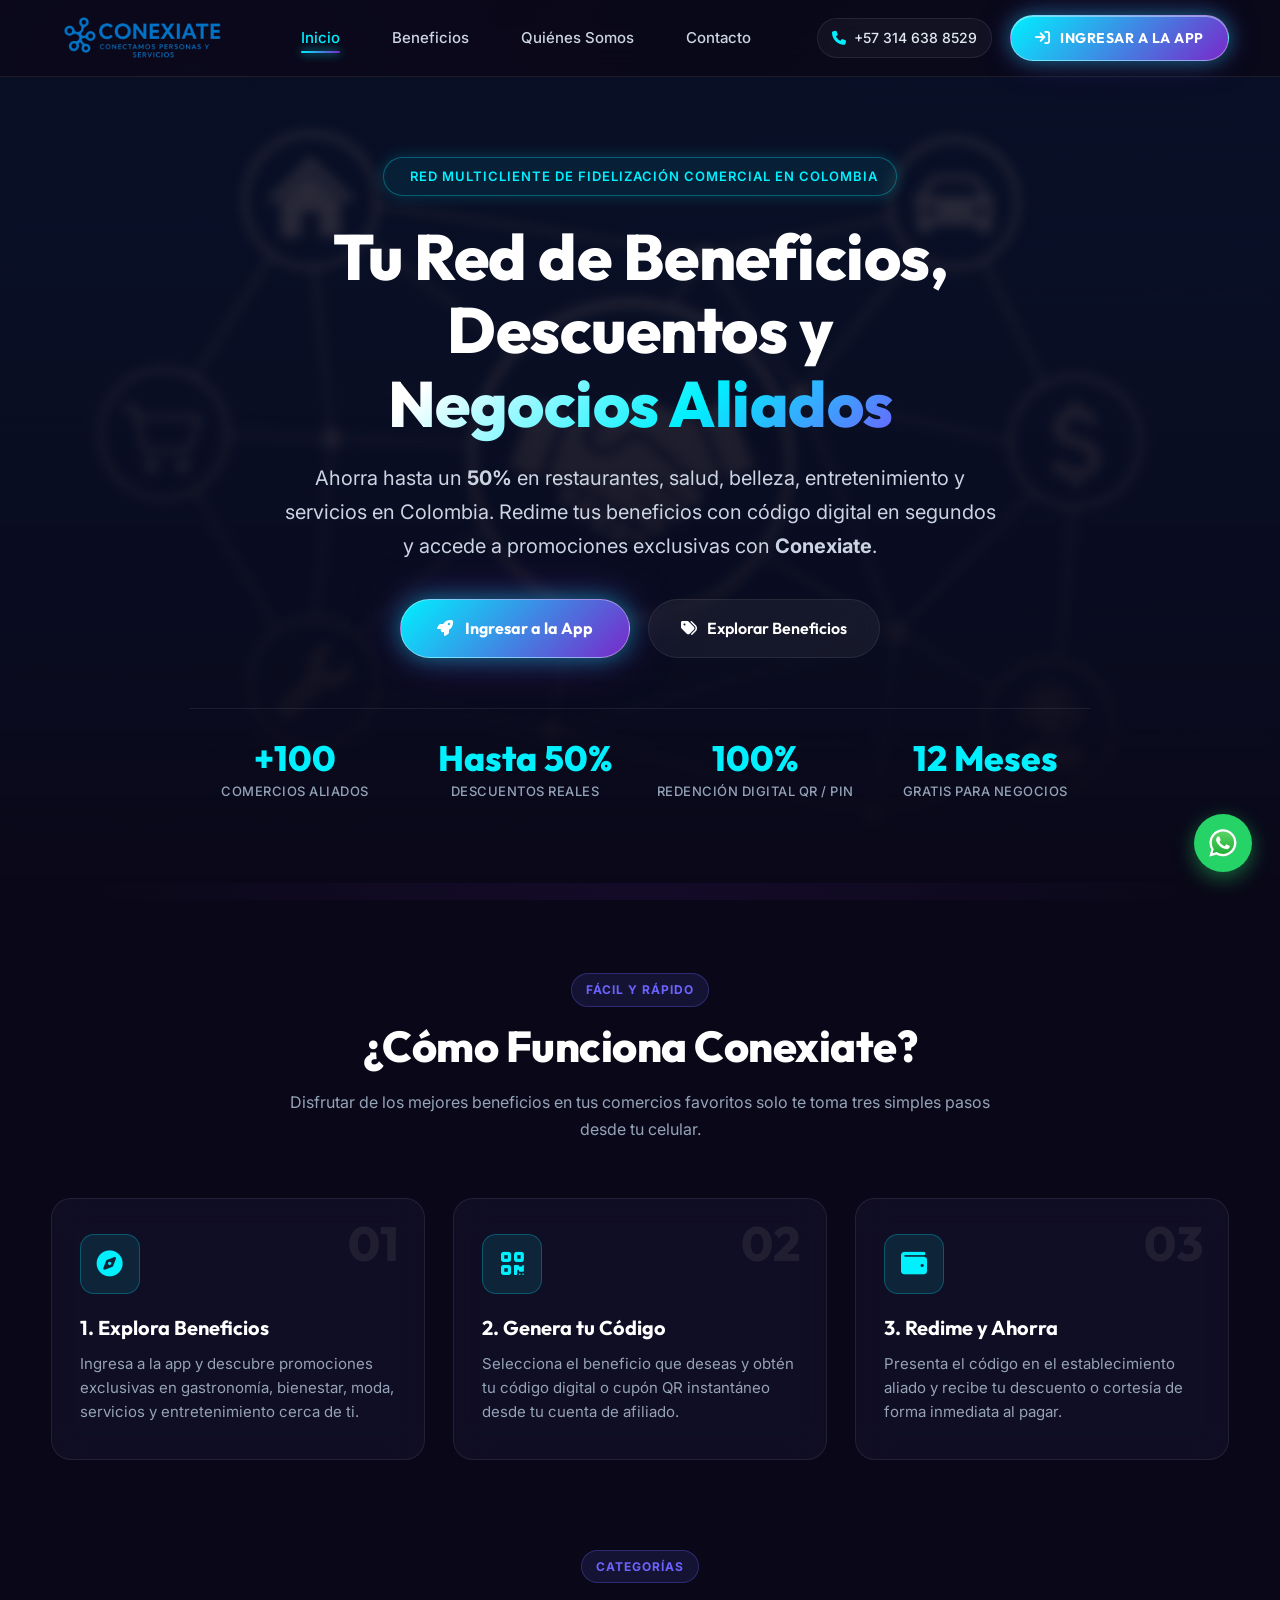
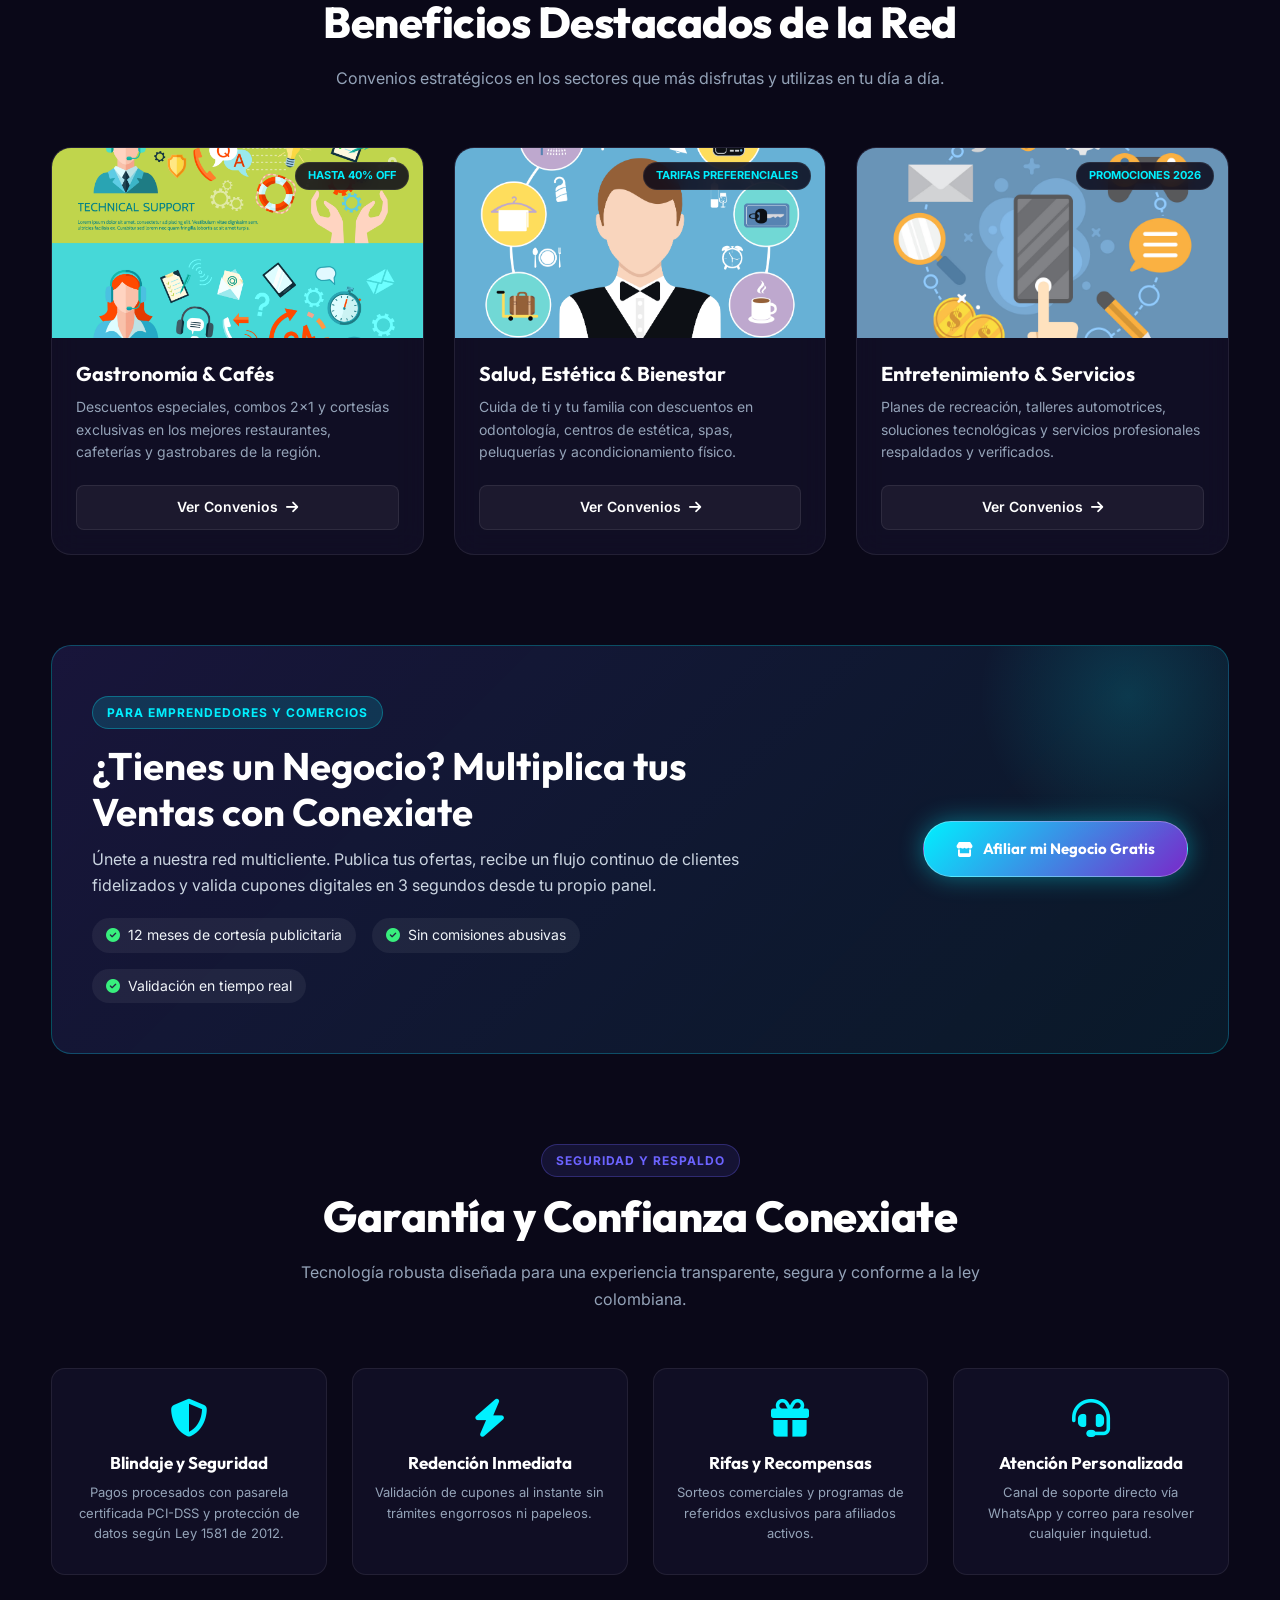
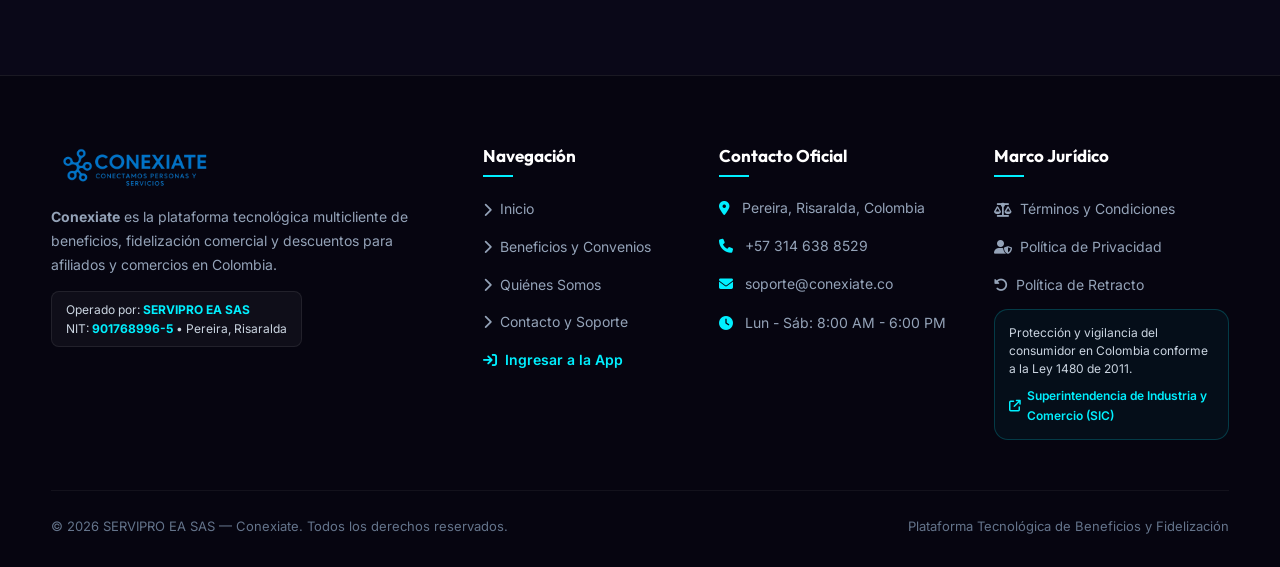
==== index.html @ 2be06446 "feat: initial commit for conexiate landing web with modern design, legal compliance and nginx" ====
<!DOCTYPE html>
<html lang="es">

<head>
    <meta charset="UTF-8">
    <meta name="viewport" content="width=device-width, initial-scale=1.0">
    <title>CONEXIATE | Red de Beneficios, Descuentos y Negocios Aliados en Colombia</title>

    <meta name="description"
        content="Conexiate es la red multicliente de beneficios y fidelización operada por SERVIPRO EA SAS (NIT 901768996-5) en Pereira, Risaralda. Ahorra con descuentos exclusivos en comercios aliados.">
    <meta name="keywords"
        content="conexiate, beneficios, descuentos, membresia, cupones, comercios aliados, pereira, risaralda, servipro ea sas, fidelizacion, colombia">
    <meta name="author" content="SERVIPRO EA SAS">

    <!-- Open Graph / Redes Sociales -->
    <meta property="og:type" content="website">
    <meta property="og:url" content="https://conexiate.co">
    <meta property="og:title" content="CONEXIATE | Red de Beneficios y Negocios Aliados">
    <meta property="og:description"
        content="Ahorra hasta un 50% en comercios aliados en Colombia. Redime con código digital en segundos con Conexiate.">
    <meta property="og:locale" content="es_CO">

    <!-- Fuentes Google Fonts & Iconos FontAwesome -->
    <link rel="preconnect" href="https://fonts.googleapis.com">
    <link rel="preconnect" href="https://fonts.gstatic.com" crossorigin>
    <link rel="stylesheet" href="https://cdnjs.cloudflare.com/ajax/libs/font-awesome/6.5.0/css/all.min.css">

    <!-- Estilos CSS Modernos -->
    <link rel="stylesheet" href="./css/styles.css">

    <!-- Favicons -->
    <link rel="icon" type="image/png" sizes="96x96" href="./iconos/favicon-96x96.png" />
    <link rel="icon" type="image/svg+xml" href="./iconos/favicon.ico" />
    <link rel="shortcut icon" href="./iconos/favicon.ico" />
    <link rel="apple-touch-icon" sizes="180x180" href="./iconos/apple-touch-icon.png" />
    <meta name="apple-mobile-web-app-title" content="Conexiate" />
    <link rel="manifest" href="./iconos/site.webmanifest" />
</head>

<body>

    <!-- ===== HEADER MODERNO ===== -->
    <header class="header">
        <div class="header-container">

            <a href="/principal" class="logo" title="Conexiate - Inicio">
                <img src="./img/logo-conexia-withouth-white.png" alt="Logo Conexiate">
            </a>

            <!-- NAVEGACIÓN PRINCIPAL -->
            <nav class="navbar" id="mainNavbar">
                <ul>
                    <li><a href="/principal" class="active">Inicio</a></li>
                    <li><a href="/servicios">Beneficios</a></li>
                    <li><a href="/nosotros">Quiénes Somos</a></li>
                    <li><a href="/contacto">Contacto</a></li>
                </ul>

                <!-- Botón CTA para el menú móvil -->
                <div class="mobile-cta-wrapper" style="display: none;">
                    <a href="https://app.conexiate.co/#/login" target="_blank" class="btn-app-cta"
                        style="width: 100%; margin-top: 10px;">
                        <i class="fa-solid fa-arrow-right-to-bracket"></i>
                        <span>Ingresar a la App</span>
                    </a>
                </div>
            </nav>

            <!-- ACCIONES DEL HEADER: TELÉFONO + BOTÓN APP DESTACADO -->
            <div class="header-actions">
                <a href="tel:+573146388529" class="header-phone" title="Atención telefónica">
                    <i class="fa-solid fa-phone"></i>
                    <span>+57 314 638 8529</span>
                </a>

                <!-- BOTÓN SÚPER LLAMATIVO CON SHIMMER & GLOW -->
                <a href="https://app.conexiate.co/#/login" target="_blank" class="btn-app-cta" id="btnHeaderApp">
                    <i class="fa-solid fa-arrow-right-to-bracket"></i>
                    <span>Ingresar a la App</span>
                </a>

                <!-- BOTÓN MENÚ MÓVIL (HAMBURGUESA) -->
                <div class="menu-toggle" id="menuToggle" aria-label="Abrir menú">
                    <i class="fa-solid fa-bars"></i>
                </div>
            </div>

        </div>
    </header>

    <!-- ===== HERO SECTION ===== -->
    <section class="hero">
        <div class="overlay"></div>

        <div class="hero-content">
            <div class="hero-badge">
                <i class="fa-solid fa-sparkles"></i> Red Multicliente de Fidelización Comercial en Colombia
            </div>

            <h1>
                Tu Red de Beneficios, Descuentos y <br>
                <span class="gradient-text">Negocios Aliados</span>
            </h1>

            <p>
                Ahorra hasta un <strong>50%</strong> en restaurantes, salud, belleza, entretenimiento y servicios en
                Colombia.
                Redime tus beneficios con código digital en segundos y accede a promociones exclusivas con
                <strong>Conexiate</strong>.
            </p>

            <div class="hero-buttons">
                <!-- BOTÓN PRINCIPAL LLAMATIVO HACIA LA APP WEB -->
                <a href="https://app.conexiate.co/#/login" target="_blank" class="btn-hero-primary" id="btnHeroApp">
                    <i class="fa-solid fa-rocket"></i>
                    <span>Ingresar a la App</span>
                </a>

                <a href="/servicios" class="btn-hero-secondary">
                    <i class="fa-solid fa-tags"></i>
                    <span>Explorar Beneficios</span>
                </a>
            </div>

            <!-- CONTADORES DE IMPACTO -->
            <div class="hero-stats">
                <div class="stat-item">
                    <span class="stat-number">+100</span>
                    <span class="stat-label">Comercios Aliados</span>
                </div>
                <div class="stat-item">
                    <span class="stat-number">Hasta 50%</span>
                    <span class="stat-label">Descuentos Reales</span>
                </div>
                <div class="stat-item">
                    <span class="stat-number">100%</span>
                    <span class="stat-label">Redención Digital QR / PIN</span>
                </div>
                <div class="stat-item">
                    <span class="stat-number">12 Meses</span>
                    <span class="stat-label">Gratis para Negocios</span>
                </div>
            </div>
        </div>
    </section>

    <!-- ===== CÓMO FUNCIONA CONEXIATE ===== -->
    <section class="container">
        <div class="section-header">
            <span class="section-tag">Fácil y Rápido</span>
            <h2 class="section-title">¿Cómo Funciona Conexiate?</h2>
            <p class="section-subtitle">Disfrutar de los mejores beneficios en tus comercios favoritos solo te toma tres
                simples pasos desde tu celular.</p>
        </div>

        <div class="steps-grid">
            <div class="step-card">
                <span class="step-number">01</span>
                <div class="step-icon">
                    <i class="fa-solid fa-compass"></i>
                </div>
                <h3>1. Explora Beneficios</h3>
                <p>Ingresa a la app y descubre promociones exclusivas en gastronomía, bienestar, moda, servicios y
                    entretenimiento cerca de ti.</p>
            </div>

            <div class="step-card">
                <span class="step-number">02</span>
                <div class="step-icon">
                    <i class="fa-solid fa-qrcode"></i>
                </div>
                <h3>2. Genera tu Código</h3>
                <p>Selecciona el beneficio que deseas y obtén tu código digital o cupón QR instantáneo desde tu cuenta
                    de afiliado.</p>
            </div>

            <div class="step-card">
                <span class="step-number">03</span>
                <div class="step-icon">
                    <i class="fa-solid fa-wallet"></i>
                </div>
                <h3>3. Redime y Ahorra</h3>
                <p>Presenta el código en el establecimiento aliado y recibe tu descuento o cortesía de forma inmediata
                    al pagar.</p>
            </div>
        </div>
    </section>

    <!-- ===== CATEGORÍAS DE BENEFICIOS DESTACADOS ===== -->
    <section class="container">
        <div class="section-header">
            <span class="section-tag">Categorías</span>
            <h2 class="section-title">Beneficios Destacados de la Red</h2>
            <p class="section-subtitle">Convenios estratégicos en los sectores que más disfrutas y utilizas en tu día a
                día.</p>
        </div>

        <div class="services-grid">

            <!-- Card 1: Gastronomía -->
            <div class="card">
                <div class="card-img-wrapper">
                    <img src="./img/service1.jpg" alt="Gastronomía y Restaurantes">
                    <span class="card-badge">Hasta 40% OFF</span>
                </div>
                <div class="card-body">
                    <h3>Gastronomía & Cafés</h3>
                    <p>Descuentos especiales, combos 2x1 y cortesías exclusivas en los mejores restaurantes, cafeterías
                        y gastrobares de la región.</p>
                    <a href="/servicios" class="btn-card">
                        <span>Ver Convenios</span>
                        <i class="fa-solid fa-arrow-right"></i>
                    </a>
                </div>
            </div>

            <!-- Card 2: Salud y Belleza -->
            <div class="card">
                <div class="card-img-wrapper">
                    <img src="./img/service2.jpg" alt="Salud y Belleza">
                    <span class="card-badge">Tarifas Preferenciales</span>
                </div>
                <div class="card-body">
                    <h3>Salud, Estética & Bienestar</h3>
                    <p>Cuida de ti y tu familia con descuentos en odontología, centros de estética, spas, peluquerías y
                        acondicionamiento físico.</p>
                    <a href="/servicios" class="btn-card">
                        <span>Ver Convenios</span>
                        <i class="fa-solid fa-arrow-right"></i>
                    </a>
                </div>
            </div>

            <!-- Card 3: Entretenimiento & Comercio -->
            <div class="card">
                <div class="card-img-wrapper">
                    <img src="./img/service3.jpg" alt="Comercio y Ocio">
                    <span class="card-badge">Promociones 2026</span>
                </div>
                <div class="card-body">
                    <h3>Entretenimiento & Servicios</h3>
                    <p>Planes de recreación, talleres automotrices, soluciones tecnológicas y servicios profesionales
                        respaldados y verificados.</p>
                    <a href="/servicios" class="btn-card">
                        <span>Ver Convenios</span>
                        <i class="fa-solid fa-arrow-right"></i>
                    </a>
                </div>
            </div>

        </div>
    </section>

    <!-- ===== BANNER CALLOUT PARA COMERCIOS ALIADOS ===== -->
    <section class="container">
        <div class="business-callout">
            <div class="business-info">
                <span class="section-tag"
                    style="background: rgba(0, 240, 255, 0.15); color: #00f0ff; border-color: rgba(0, 240, 255, 0.3);">Para
                    Emprendedores y Comercios</span>
                <h2>¿Tienes un Negocio? Multiplica tus Ventas con Conexiate</h2>
                <p>Únete a nuestra red multicliente. Publica tus ofertas, recibe un flujo continuo de clientes
                    fidelizados y valida cupones digitales en 3 segundos desde tu propio panel.</p>
                <div class="business-perks">
                    <div class="perk-item">
                        <i class="fa-solid fa-check-circle"></i>
                        <span>12 meses de cortesía publicitaria</span>
                    </div>
                    <div class="perk-item">
                        <i class="fa-solid fa-check-circle"></i>
                        <span>Sin comisiones abusivas</span>
                    </div>
                    <div class="perk-item">
                        <i class="fa-solid fa-check-circle"></i>
                        <span>Validación en tiempo real</span>
                    </div>
                </div>
            </div>

            <a href="/contacto" class="btn-business">
                <i class="fa-solid fa-store"></i>
                <span>Afiliar mi Negocio Gratis</span>
            </a>
        </div>
    </section>

    <!-- ===== CARACTERÍSTICAS / RESPALDO ===== -->
    <section class="container">
        <div class="section-header">
            <span class="section-tag">Seguridad y Respaldo</span>
            <h2 class="section-title">Garantía y Confianza Conexiate</h2>
            <p class="section-subtitle">Tecnología robusta diseñada para una experiencia transparente, segura y conforme
                a la ley colombiana.</p>
        </div>

        <div class="feature-grid">
            <div class="feature-item">
                <i class="fa-solid fa-shield-halved"></i>
                <h4>Blindaje y Seguridad</h4>
                <p>Pagos procesados con pasarela certificada PCI-DSS y protección de datos según Ley 1581 de 2012.</p>
            </div>

            <div class="feature-item">
                <i class="fa-solid fa-bolt"></i>
                <h4>Redención Inmediata</h4>
                <p>Validación de cupones al instante sin trámites engorrosos ni papeleos.</p>
            </div>

            <div class="feature-item">
                <i class="fa-solid fa-gift"></i>
                <h4>Rifas y Recompensas</h4>
                <p>Sorteos comerciales y programas de referidos exclusivos para afiliados activos.</p>
            </div>

            <div class="feature-item">
                <i class="fa-solid fa-headset"></i>
                <h4>Atención Personalizada</h4>
                <p>Canal de soporte directo vía WhatsApp y correo para resolver cualquier inquietud.</p>
            </div>
        </div>
    </section>

    <!-- ===== FOOTER INSTITUCIONAL & LEGAL (BLINDAJE SIC) ===== -->
    <footer>
        <div class="footer-container">

            <!-- Columna 1: Identidad Corporativa -->
            <div class="footer-col footer-about">
                <a href="/principal" class="logo">
                    <img src="./img/logo-conexia-withouth-white.png" alt="Logo Conexiate" style="height: 44px;">
                </a>
                <p>
                    <strong>Conexiate</strong> es la plataforma tecnológica multicliente de beneficios, fidelización
                    comercial y descuentos para afiliados y comercios en Colombia.
                </p>
                <div class="footer-entity-badge">
                    Operado por: <strong>SERVIPRO EA SAS</strong><br>
                    NIT: <strong>901768996-5</strong> • Pereira, Risaralda
                </div>
            </div>

            <!-- Columna 2: Enlaces Rápidos -->
            <div class="footer-col">
                <h4>Navegación</h4>
                <ul class="footer-links">
                    <li><a href="/principal"><i class="fa-solid fa-chevron-right"></i> Inicio</a></li>
                    <li><a href="/servicios"><i class="fa-solid fa-chevron-right"></i> Beneficios y Convenios</a></li>
                    <li><a href="/nosotros"><i class="fa-solid fa-chevron-right"></i> Quiénes Somos</a></li>
                    <li><a href="/contacto"><i class="fa-solid fa-chevron-right"></i> Contacto y Soporte</a></li>
                    <li><a href="https://app.conexiate.co/#/login" target="_blank"
                            style="color: var(--primary-cyan); font-weight: 600;"><i
                                class="fa-solid fa-arrow-right-to-bracket"></i> Ingresar a la App</a></li>
                </ul>
            </div>

            <!-- Columna 3: Contacto Oficial -->
            <div class="footer-col">
                <h4>Contacto Oficial</h4>
                <div class="footer-contact-item">
                    <i class="fa-solid fa-location-dot"></i>
                    <span>Pereira, Risaralda, Colombia</span>
                </div>
                <div class="footer-contact-item">
                    <i class="fa-solid fa-phone"></i>
                    <span>+57 314 638 8529</span>
                </div>
                <div class="footer-contact-item">
                    <i class="fa-solid fa-envelope"></i>
                    <span>soporte@conexiate.co</span>
                </div>
                <div class="footer-contact-item">
                    <i class="fa-solid fa-clock"></i>
                    <span>Lun - Sáb: 8:00 AM - 6:00 PM</span>
                </div>
            </div>

            <!-- Columna 4: Cumplimiento Legal y Enlace SIC -->
            <div class="footer-col">
                <h4>Marco Jurídico</h4>
                <ul class="footer-links">
                    <li><a href="javascript:void(0)" onclick="openLegalModal('terms')"><i
                                class="fa-solid fa-scale-balanced"></i> Términos y Condiciones</a></li>
                    <li><a href="javascript:void(0)" onclick="openLegalModal('privacy')"><i
                                class="fa-solid fa-user-shield"></i> Política de Privacidad</a></li>
                    <li><a href="javascript:void(0)" onclick="openLegalModal('refunds')"><i
                                class="fa-solid fa-rotate-left"></i> Política de Retracto</a></li>
                </ul>

                <div class="footer-sic-badge">
                    <p>Protección y vigilancia del consumidor en Colombia conforme a la Ley 1480 de 2011.</p>
                    <a href="https://www.sic.gov.co" target="_blank" rel="noopener noreferrer">
                        <i class="fa-solid fa-arrow-up-right-from-square"></i>
                        <span>Superintendencia de Industria y Comercio (SIC)</span>
                    </a>
                </div>
            </div>

        </div>

        <!-- Footer Bottom -->
        <div class="footer-bottom">
            <div>
                © 2026 SERVIPRO EA SAS — Conexiate. Todos los derechos reservados.
            </div>
            <div>
                Plataforma Tecnológica de Beneficios y Fidelización
            </div>
        </div>
    </footer>

    <!-- ===== BOTÓN FLOTANTE WHATSAPP ===== -->
    <a href="https://wa.me/573146388529?text=Hola%20Conexiate,%20deseo%20m%C3%A1s%20informaci%C3%B3n%20sobre%20la%20plataforma%20y%20beneficios."
        class="whatsapp-float" target="_blank" title="Chatea con nosotros por WhatsApp"
        aria-label="WhatsApp Soporte Conexiate">
        <img src="./img/WhatsApp.svg" alt="WhatsApp">
    </a>

    <!-- ===== MODAL LEGAL INTERACTIVO (TÉRMINOS / HABEAS DATA / RETRACTO) ===== -->
    <div class="legal-modal-overlay" id="legalModalOverlay">
        <div class="legal-modal-content">
            <div class="legal-modal-header">
                <h3 id="legalModalTitle">Marco Jurídico Conexiate</h3>
                <button class="legal-modal-close" onclick="closeLegalModal()" aria-label="Cerrar">&times;</button>
            </div>
            <div class="legal-modal-body" id="legalModalBody">
                <!-- Se llena dinámicamente con JavaScript -->
            </div>
        </div>
    </div>

    <!-- ===== SCRIPTS ===== -->
    <script>
        // Toggle Menú Móvil
        const menuToggle = document.getElementById('menuToggle');
        const mainNavbar = document.getElementById('mainNavbar');
        const mobileCtaWrapper = document.querySelector('.mobile-cta-wrapper');

        menuToggle.addEventListener('click', () => {
            mainNavbar.classList.toggle('active');
            if (mobileCtaWrapper) {
                mobileCtaWrapper.style.display = mainNavbar.classList.contains('active') ? 'block' : 'none';
            }
        });

        // Contenidos Legales para el Modal
        const legalData = {
            terms: {
                title: "Términos y Condiciones de Uso — Conexiate",
                html: `
                    <h4>1. Responsable del Servicio</h4>
                    <p><strong>Razón Social:</strong> SERVIPRO EA SAS<br>
                    <strong>NIT:</strong> 901768996-5<br>
                    <strong>Domicilio:</strong> Pereira, Risaralda, Colombia<br>
                    <strong>Contacto Oficial:</strong> soporte@conexiate.co | Tel: +57 314 638 8529</p>
                    
                    <h4>2. Objeto de la Plataforma</h4>
                    <p>Conexiate es una plataforma multicliente que conecta a afiliados con una red de negocios aliados, facilitando la redención de cupones, beneficios, promociones exclusivas, programas de fidelización comercial y rifas promocionales supervisadas.</p>

                    <h4>3. Membresías y Pagos</h4>
                    <p>Todos los pagos de membresía se procesan mediante pasarelas certificadas bajo estándar PCI-DSS (Wompi Bancolombia). SERVIPRO EA SAS no almacena datos de tarjetas ni medios de pago.</p>

                    <h4>4. Responsabilidad sobre Beneficios</h4>
                    <p>Conexiate actúa como intermediario tecnológico publicitario. Los comercios aliados son los responsables exclusivos por la calidad, idoneidad y garantía de los bienes o servicios suministrados en sus establecimientos, conforme a la Ley 1480 de 2011.</p>
                `
            },
            privacy: {
                title: "Política de Privacidad y Tratamiento de Datos (Habeas Data)",
                html: `
                    <h4>Cumplimiento Ley 1581 de 2012 y Decreto 1377 de 2013</h4>
                    <p><strong>SERVIPRO EA SAS (NIT: 901768996-5)</strong> es el responsable del tratamiento de los datos personales suministrados por los usuarios y comercios aliados.</p>
                    
                    <h4>Finalidad de los Datos</h4>
                    <ul>
                        <li>Gestión de registro y autenticación en la plataforma web y móvil.</li>
                        <li>Generación y validación de códigos de beneficios en comercios aliados.</li>
                        <li>Envío de notificaciones de cuenta, pagos y promociones autorizadas.</li>
                        <li>Atención a peticiones, quejas y reclamos (PQR).</li>
                    </ul>

                    <h4>Derechos del Titular</h4>
                    <p>El titular podrá conocer, actualizar, rectificar y suprimir sus datos en cualquier momento escribiendo al correo oficial: <strong>soporte@conexiate.co</strong>.</p>
                `
            },
            refunds: {
                title: "Política de Devoluciones y Derecho de Retracto",
                html: `
                    <h4>Derecho de Retracto (Art. 47 Ley 1480 de 2011)</h4>
                    <p>Para compras de membresías digitales realizadas a través de métodos no tradicionales o a distancia (como nuestra plataforma web), el usuario tiene derecho a retractarse dentro de los <strong>cinco (5) días hábiles</strong> siguientes a la fecha de compra, siempre que no haya hecho uso de los beneficios exclusivos o redimido cupones durante dicho lapso.</p>

                    <h4>Procedimiento</h4>
                    <p>Para ejercer el retracto, envíe un correo a <strong>soporte@conexiate.co</strong> con su número de documento, comprobante de pago y motivo. La devolución del dinero se realizará en un plazo máximo de treinta (30) días calendario conforme a la ley colombiana.</p>
                `
            }
        };

        function openLegalModal(type) {
            const modal = document.getElementById('legalModalOverlay');
            const title = document.getElementById('legalModalTitle');
            const body = document.getElementById('legalModalBody');

            if (legalData[type]) {
                title.textContent = legalData[type].title;
                body.innerHTML = legalData[type].html;
                modal.classList.add('active');
            }
        }

        function closeLegalModal() {
            document.getElementById('legalModalOverlay').classList.remove('active');
        }

        // Cerrar modal al dar clic fuera del contenido
        document.getElementById('legalModalOverlay').addEventListener('click', function (e) {
            if (e.target === this) {
                closeLegalModal();
            }
        });
    </script>

</body>

</html>
---- css/styles.css ----
/* ==========================================================================
   CONEXIATE - DESIGN SYSTEM & STYLES (Alineado a https://app.conexiate.co)
   Operado por SERVIPRO EA SAS - NIT: 901768996-5 (Pereira, Colombia)
   ========================================================================== */

@import url('https://fonts.googleapis.com/css2?family=Outfit:wght@300;400;500;600;700;800&family=Inter:wght@300;400;500;600;700&display=swap');

:root {
  --bg-dark: #0a0818;
  --bg-card: rgba(19, 17, 41, 0.75);
  --bg-card-hover: rgba(27, 24, 58, 0.9);
  --primary-cyan: #00f0ff;
  --primary-teal: #4cc9f0;
  --primary-purple: #7928ca;
  --primary-indigo: #6c63ff;
  --accent-green: #38ef7d;
  --accent-gold: #ffbe0b;
  --text-main: #f8fafc;
  --text-muted: #94a3b8;
  --border-glass: rgba(255, 255, 255, 0.08);
  --border-glow: rgba(0, 240, 255, 0.3);
  --glow-cyan: 0 0 25px rgba(0, 240, 255, 0.45);
  --glow-purple: 0 0 35px rgba(121, 40, 202, 0.4);
  --radius-sm: 8px;
  --radius-md: 14px;
  --radius-lg: 20px;
  --radius-full: 9999px;
  --transition: all 0.3s cubic-bezier(0.4, 0, 0.2, 1);
}

/* RESET */
*, *::before, *::after {
  margin: 0;
  padding: 0;
  box-sizing: border-box;
}

html {
  scroll-behavior: smooth;
}

body {
  background-color: var(--bg-dark);
  background-image: 
    radial-gradient(circle at 15% 15%, rgba(108, 99, 255, 0.15) 0%, transparent 45%),
    radial-gradient(circle at 85% 30%, rgba(0, 240, 255, 0.12) 0%, transparent 50%),
    radial-gradient(circle at 50% 80%, rgba(121, 40, 202, 0.12) 0%, transparent 60%);
  background-attachment: fixed;
  color: var(--text-main);
  font-family: 'Inter', sans-serif;
  line-height: 1.6;
  overflow-x: hidden;
  -webkit-font-smoothing: antialiased;
}

h1, h2, h3, h4, h5, h6 {
  font-family: 'Outfit', sans-serif;
  color: #ffffff;
  font-weight: 700;
  line-height: 1.2;
}

a {
  color: inherit;
  text-decoration: none;
  transition: var(--transition);
}

/* ==========================================================================
   HEADER & NAVBAR
   ========================================================================== */

.header {
  width: 100%;
  padding: 14px 0;
  background: rgba(10, 8, 24, 0.85);
  backdrop-filter: blur(16px);
  -webkit-backdrop-filter: blur(16px);
  position: sticky;
  top: 0;
  z-index: 1000;
  border-bottom: 1px solid var(--border-glass);
  transition: var(--transition);
}

.header-container {
  width: 92%;
  max-width: 1320px;
  margin: auto;
  display: flex;
  justify-content: space-between;
  align-items: center;
  gap: 20px;
}

.logo img {
  height: 48px;
  width: auto;
  display: block;
  transition: transform 0.3s ease;
}

.logo:hover img {
  transform: scale(1.03);
}

.navbar ul {
  list-style: none;
  display: flex;
  align-items: center;
  gap: 28px;
}

.navbar a {
  color: #cbd5e1;
  font-size: 15px;
  font-weight: 500;
  padding: 6px 12px;
  border-radius: var(--radius-sm);
  position: relative;
}

.navbar a:hover,
.navbar a.active {
  color: var(--primary-cyan);
}

.navbar a.active::after {
  content: '';
  position: absolute;
  bottom: 0;
  left: 12px;
  right: 12px;
  height: 2px;
  background: linear-gradient(90deg, var(--primary-cyan), var(--primary-purple));
  border-radius: 2px;
  box-shadow: 0 0 10px var(--primary-cyan);
}

/* HEADER ACTIONS */
.header-actions {
  display: flex;
  align-items: center;
  gap: 18px;
}

.header-phone {
  display: flex;
  align-items: center;
  gap: 8px;
  font-size: 14px;
  color: #e2e8f0;
  font-weight: 500;
  padding: 8px 14px;
  background: rgba(255, 255, 255, 0.04);
  border: 1px solid var(--border-glass);
  border-radius: var(--radius-full);
  transition: var(--transition);
}

.header-phone i {
  color: var(--primary-cyan);
}

.header-phone:hover {
  background: rgba(0, 240, 255, 0.1);
  border-color: var(--border-glow);
  color: #ffffff;
}

/* ==========================================================================
   BOTÓN ULTRA LLAMATIVO: "INGRESAR A LA APP" (NEON SHINE & GLOW)
   ========================================================================== */

.btn-app-cta {
  display: inline-flex;
  align-items: center;
  justify-content: center;
  gap: 10px;
  padding: 11px 24px;
  background: linear-gradient(135deg, #00f0ff 0%, #7928ca 100%);
  color: #ffffff !important;
  font-family: 'Outfit', sans-serif;
  font-size: 14px;
  font-weight: 700;
  letter-spacing: 0.5px;
  text-transform: uppercase;
  border-radius: var(--radius-full);
  border: 1px solid rgba(255, 255, 255, 0.4);
  box-shadow: 
    0 0 20px rgba(0, 240, 255, 0.4),
    0 0 35px rgba(121, 40, 202, 0.3),
    inset 0 1px 0 rgba(255, 255, 255, 0.4);
  cursor: pointer;
  position: relative;
  overflow: hidden;
  transition: var(--transition);
  z-index: 1;
}

/* Efecto de destello de luz infinito (Shine Sweep) */
.btn-app-cta::before {
  content: '';
  position: absolute;
  top: -50%;
  left: -60%;
  width: 40%;
  height: 200%;
  background: linear-gradient(
    90deg, 
    transparent, 
    rgba(255, 255, 255, 0.6), 
    transparent
  );
  transform: rotate(25deg);
  animation: shineSweep 3.5s infinite ease-in-out;
  z-index: -1;
}

@keyframes shineSweep {
  0% { left: -60%; }
  35% { left: 140%; }
  100% { left: 140%; }
}

.btn-app-cta:hover {
  transform: translateY(-2px) scale(1.04);
  box-shadow: 
    0 0 30px rgba(0, 240, 255, 0.7),
    0 0 50px rgba(121, 40, 202, 0.5),
    inset 0 1px 0 #ffffff;
  border-color: #ffffff;
}

.btn-app-cta i {
  font-size: 15px;
  transition: transform 0.3s ease;
}

.btn-app-cta:hover i {
  transform: translateX(3px);
}

/* ==========================================================================
   HERO SECTION
   ========================================================================== */

.hero {
  position: relative;
  min-height: 88vh;
  display: flex;
  align-items: center;
  justify-content: center;
  padding: 80px 20px;
  background: url('../img/hero.png') center/cover no-repeat;
  overflow: hidden;
}

.hero .overlay {
  position: absolute;
  inset: 0;
  background: linear-gradient(
    180deg,
    rgba(10, 8, 24, 0.82) 0%,
    rgba(10, 8, 24, 0.94) 70%,
    var(--bg-dark) 100%
  );
  backdrop-filter: blur(6px);
  -webkit-backdrop-filter: blur(6px);
}

.hero-content {
  position: relative;
  z-index: 2;
  text-align: center;
  max-width: 900px;
  margin: auto;
}

.hero-badge {
  display: inline-flex;
  align-items: center;
  gap: 8px;
  padding: 8px 18px;
  background: rgba(0, 240, 255, 0.08);
  border: 1px solid rgba(0, 240, 255, 0.3);
  border-radius: var(--radius-full);
  font-size: 13px;
  font-weight: 600;
  color: var(--primary-cyan);
  text-transform: uppercase;
  letter-spacing: 1px;
  margin-bottom: 24px;
  box-shadow: 0 0 15px rgba(0, 240, 255, 0.2);
}

.hero h1 {
  font-size: clamp(2.3rem, 5vw, 4rem);
  font-weight: 800;
  letter-spacing: -0.5px;
  margin-bottom: 20px;
  line-height: 1.15;
}

.hero h1 span.gradient-text {
  background: linear-gradient(135deg, #ffffff 10%, var(--primary-cyan) 60%, var(--primary-indigo) 100%);
  -webkit-background-clip: text;
  -webkit-text-fill-color: transparent;
}

.hero p {
  font-size: clamp(1rem, 2vw, 1.25rem);
  color: #cbd5e1;
  max-width: 720px;
  margin: 0 auto 36px;
  font-weight: 400;
  line-height: 1.7;
}

.hero-buttons {
  display: flex;
  justify-content: center;
  align-items: center;
  gap: 18px;
  flex-wrap: wrap;
  margin-bottom: 50px;
}

/* Hero Button Primary (Poderoso con pulso) */
.btn-hero-primary {
  display: inline-flex;
  align-items: center;
  gap: 12px;
  padding: 16px 36px;
  background: linear-gradient(135deg, #00f0ff 0%, #7928ca 100%);
  color: #ffffff;
  font-family: 'Outfit', sans-serif;
  font-size: 16px;
  font-weight: 700;
  border-radius: var(--radius-full);
  border: 1px solid rgba(255, 255, 255, 0.4);
  box-shadow: 
    0 0 25px rgba(0, 240, 255, 0.45),
    0 0 50px rgba(121, 40, 202, 0.35);
  transition: var(--transition);
  position: relative;
  overflow: hidden;
}

.btn-hero-primary::before {
  content: '';
  position: absolute;
  top: -50%;
  left: -60%;
  width: 40%;
  height: 200%;
  background: linear-gradient(90deg, transparent, rgba(255, 255, 255, 0.7), transparent);
  transform: rotate(25deg);
  animation: shineSweep 3s infinite ease-in-out;
}

.btn-hero-primary:hover {
  transform: translateY(-3px) scale(1.03);
  box-shadow: 
    0 0 35px rgba(0, 240, 255, 0.75),
    0 0 70px rgba(121, 40, 202, 0.55);
}

.btn-hero-secondary {
  display: inline-flex;
  align-items: center;
  gap: 10px;
  padding: 16px 32px;
  background: rgba(255, 255, 255, 0.05);
  color: #ffffff;
  font-family: 'Outfit', sans-serif;
  font-size: 16px;
  font-weight: 600;
  border-radius: var(--radius-full);
  border: 1px solid var(--border-glass);
  backdrop-filter: blur(10px);
  transition: var(--transition);
}

.btn-hero-secondary:hover {
  background: rgba(255, 255, 255, 0.12);
  border-color: var(--primary-cyan);
  color: var(--primary-cyan);
  transform: translateY(-2px);
}

/* HERO STATS */
.hero-stats {
  display: grid;
  grid-template-columns: repeat(auto-fit, minmax(180px, 1fr));
  gap: 20px;
  padding-top: 30px;
  border-top: 1px solid var(--border-glass);
}

.stat-item {
  text-align: center;
}

.stat-number {
  font-family: 'Outfit', sans-serif;
  font-size: 2.2rem;
  font-weight: 800;
  color: var(--primary-cyan);
  display: block;
  line-height: 1.1;
}

.stat-label {
  font-size: 13px;
  color: var(--text-muted);
  font-weight: 500;
  text-transform: uppercase;
  letter-spacing: 0.5px;
  margin-top: 4px;
}

/* ==========================================================================
   CONTAINER & SECTION HEADERS
   ========================================================================== */

.container {
  width: 92%;
  max-width: 1240px;
  margin: 90px auto;
}

.section-header {
  text-align: center;
  max-width: 720px;
  margin: 0 auto 55px;
}

.section-tag {
  display: inline-block;
  padding: 6px 14px;
  background: rgba(108, 99, 255, 0.12);
  border: 1px solid rgba(108, 99, 255, 0.3);
  color: var(--primary-indigo);
  border-radius: var(--radius-full);
  font-size: 12px;
  font-weight: 700;
  text-transform: uppercase;
  letter-spacing: 1px;
  margin-bottom: 14px;
}

.section-title {
  font-size: clamp(2rem, 3.5vw, 2.7rem);
  font-weight: 800;
  margin-bottom: 16px;
  letter-spacing: -0.5px;
}

.section-subtitle {
  font-size: 16px;
  color: var(--text-muted);
  line-height: 1.7;
}

/* ==========================================================================
   HOW IT WORKS (PASO A PASO)
   ========================================================================== */

.steps-grid {
  display: grid;
  grid-template-columns: repeat(auto-fit, minmax(280px, 1fr));
  gap: 28px;
}

.step-card {
  background: var(--bg-card);
  backdrop-filter: blur(16px);
  -webkit-backdrop-filter: blur(16px);
  border: 1px solid var(--border-glass);
  border-radius: var(--radius-lg);
  padding: 35px 28px;
  position: relative;
  transition: var(--transition);
  overflow: hidden;
}

.step-card::before {
  content: '';
  position: absolute;
  top: 0;
  left: 0;
  width: 100%;
  height: 3px;
  background: linear-gradient(90deg, var(--primary-cyan), var(--primary-purple));
  opacity: 0;
  transition: var(--transition);
}

.step-card:hover {
  transform: translateY(-6px);
  background: var(--bg-card-hover);
  border-color: var(--border-glow);
  box-shadow: 0 15px 35px rgba(0, 0, 0, 0.4);
}

.step-card:hover::before {
  opacity: 1;
}

.step-number {
  font-family: 'Outfit', sans-serif;
  font-size: 3rem;
  font-weight: 800;
  line-height: 1;
  color: rgba(255, 255, 255, 0.07);
  position: absolute;
  top: 20px;
  right: 25px;
}

.step-icon {
  width: 60px;
  height: 60px;
  border-radius: var(--radius-md);
  background: rgba(0, 240, 255, 0.1);
  border: 1px solid rgba(0, 240, 255, 0.25);
  display: flex;
  align-items: center;
  justify-content: center;
  font-size: 26px;
  color: var(--primary-cyan);
  margin-bottom: 22px;
}

.step-card h3 {
  font-size: 20px;
  margin-bottom: 12px;
}

.step-card p {
  color: var(--text-muted);
  font-size: 15px;
  line-height: 1.6;
}

/* ==========================================================================
   CARDS DE SERVICIOS / BENEFICIOS
   ========================================================================== */

.services-grid {
  display: grid;
  grid-template-columns: repeat(auto-fit, minmax(280px, 1fr));
  gap: 30px;
}

.card {
  background: var(--bg-card);
  backdrop-filter: blur(14px);
  -webkit-backdrop-filter: blur(14px);
  border: 1px solid var(--border-glass);
  border-radius: var(--radius-lg);
  overflow: hidden;
  transition: var(--transition);
  display: flex;
  flex-direction: column;
}

.card:hover {
  transform: translateY(-6px);
  border-color: var(--border-glow);
  box-shadow: 0 16px 36px rgba(0, 0, 0, 0.45);
}

.card-img-wrapper {
  position: relative;
  width: 100%;
  height: 190px;
  overflow: hidden;
}

.card-img-wrapper img {
  width: 100%;
  height: 100%;
  object-fit: cover;
  transition: transform 0.5s ease;
}

.card:hover .card-img-wrapper img {
  transform: scale(1.06);
}

.card-badge {
  position: absolute;
  top: 14px;
  right: 14px;
  padding: 4px 12px;
  background: rgba(10, 8, 24, 0.85);
  backdrop-filter: blur(8px);
  border: 1px solid var(--border-glass);
  border-radius: var(--radius-full);
  font-size: 11px;
  font-weight: 700;
  color: var(--primary-cyan);
  text-transform: uppercase;
}

.card-body {
  padding: 24px;
  display: flex;
  flex-direction: column;
  flex-grow: 1;
}

.card h3 {
  font-size: 20px;
  margin-bottom: 10px;
}

.card p {
  color: var(--text-muted);
  font-size: 14px;
  margin-bottom: 22px;
  flex-grow: 1;
  line-height: 1.6;
}

.btn-card {
  display: inline-flex;
  align-items: center;
  justify-content: center;
  gap: 8px;
  padding: 10px 18px;
  background: rgba(255, 255, 255, 0.05);
  color: #ffffff;
  border: 1px solid var(--border-glass);
  border-radius: var(--radius-sm);
  font-size: 14px;
  font-weight: 600;
  transition: var(--transition);
}

.btn-card:hover {
  background: linear-gradient(135deg, #00f0ff 0%, #6c63ff 100%);
  color: #ffffff;
  border-color: transparent;
  box-shadow: 0 4px 15px rgba(0, 240, 255, 0.3);
}

/* ==========================================================================
   CALLOUT BANNER PARA COMERCIOS ALIADOS
   ========================================================================== */

.business-callout {
  background: linear-gradient(135deg, rgba(108, 99, 255, 0.15) 0%, rgba(0, 240, 255, 0.08) 100%);
  border: 1px solid rgba(0, 240, 255, 0.25);
  border-radius: var(--radius-lg);
  padding: 50px 40px;
  margin: 80px auto;
  display: flex;
  align-items: center;
  justify-content: space-between;
  gap: 35px;
  flex-wrap: wrap;
  position: relative;
  overflow: hidden;
}

.business-callout::before {
  content: '';
  position: absolute;
  width: 300px;
  height: 300px;
  background: radial-gradient(circle, rgba(0, 240, 255, 0.15) 0%, transparent 70%);
  top: -100px;
  right: -50px;
  pointer-events: none;
}

.business-info {
  max-width: 680px;
}

.business-info h2 {
  font-size: clamp(1.8rem, 3vw, 2.4rem);
  margin-bottom: 12px;
}

.business-info p {
  color: #cbd5e1;
  font-size: 16px;
  margin-bottom: 20px;
}

.business-perks {
  display: flex;
  flex-wrap: wrap;
  gap: 16px;
  margin-top: 15px;
}

.perk-item {
  display: flex;
  align-items: center;
  gap: 8px;
  font-size: 14px;
  color: #f1f5f9;
  background: rgba(255, 255, 255, 0.06);
  padding: 6px 14px;
  border-radius: var(--radius-full);
}

.perk-item i {
  color: var(--accent-green);
}

.btn-business {
  display: inline-flex;
  align-items: center;
  gap: 10px;
  padding: 15px 32px;
  background: linear-gradient(135deg, #00f0ff 0%, #7928ca 100%);
  color: #ffffff;
  font-family: 'Outfit', sans-serif;
  font-size: 15px;
  font-weight: 700;
  border-radius: var(--radius-full);
  border: 1px solid rgba(255, 255, 255, 0.3);
  box-shadow: 0 0 25px rgba(0, 240, 255, 0.4);
  white-space: nowrap;
}

.btn-business:hover {
  transform: translateY(-2px) scale(1.03);
  box-shadow: 0 0 35px rgba(0, 240, 255, 0.65);
}

/* ==========================================================================
   CARACTERÍSTICAS / TRUST BADGES
   ========================================================================== */

.feature-grid {
  display: grid;
  grid-template-columns: repeat(auto-fit, minmax(220px, 1fr));
  gap: 25px;
  text-align: center;
}

.feature-item {
  padding: 30px 20px;
  background: var(--bg-card);
  border: 1px solid var(--border-glass);
  border-radius: var(--radius-md);
  transition: var(--transition);
}

.feature-item:hover {
  background: var(--bg-card-hover);
  border-color: var(--border-glow);
  transform: translateY(-4px);
}

.feature-item i {
  font-size: 38px;
  margin-bottom: 16px;
  color: var(--primary-cyan);
  display: inline-block;
  transition: transform 0.3s ease;
}

.feature-item:hover i {
  transform: scale(1.1);
}

.feature-item h4 {
  font-size: 17px;
  margin-bottom: 8px;
}

.feature-item p {
  font-size: 13px;
  color: var(--text-muted);
}

/* ==========================================================================
   FOOTER INSTITUCIONAL & LEGAL (BLINDAJE SIC)
   ========================================================================== */

footer {
  background: #060510;
  border-top: 1px solid var(--border-glass);
  padding: 70px 0 30px;
  margin-top: 100px;
}

.footer-container {
  width: 92%;
  max-width: 1240px;
  margin: auto;
  display: grid;
  grid-template-columns: 2fr 1fr 1.2fr 1.2fr;
  gap: 40px;
  margin-bottom: 50px;
}

.footer-col h4 {
  font-size: 17px;
  margin-bottom: 20px;
  color: #ffffff;
  position: relative;
  padding-bottom: 10px;
}

.footer-col h4::after {
  content: '';
  position: absolute;
  bottom: 0;
  left: 0;
  width: 30px;
  height: 2px;
  background: var(--primary-cyan);
}

.footer-about p {
  color: var(--text-muted);
  font-size: 14px;
  line-height: 1.7;
  margin-top: 15px;
}

.footer-entity-badge {
  display: inline-block;
  margin-top: 14px;
  padding: 8px 14px;
  background: rgba(255, 255, 255, 0.04);
  border: 1px solid var(--border-glass);
  border-radius: var(--radius-sm);
  font-size: 12px;
  color: #cbd5e1;
}

.footer-entity-badge strong {
  color: var(--primary-cyan);
}

.footer-links {
  list-style: none;
}

.footer-links li {
  margin-bottom: 12px;
}

.footer-links a {
  color: var(--text-muted);
  font-size: 14px;
  display: inline-flex;
  align-items: center;
  gap: 8px;
}

.footer-links a:hover {
  color: var(--primary-cyan);
  transform: translateX(4px);
}

.footer-contact-item {
  display: flex;
  align-items: flex-start;
  gap: 12px;
  margin-bottom: 16px;
  font-size: 14px;
  color: var(--text-muted);
}

.footer-contact-item i {
  color: var(--primary-cyan);
  margin-top: 4px;
}

.footer-sic-badge {
  background: rgba(0, 240, 255, 0.04);
  border: 1px solid rgba(0, 240, 255, 0.2);
  padding: 14px;
  border-radius: var(--radius-md);
  margin-top: 10px;
}

.footer-sic-badge p {
  font-size: 12px;
  color: #cbd5e1;
  line-height: 1.5;
  margin-bottom: 8px;
}

.footer-sic-badge a {
  color: var(--primary-cyan);
  font-weight: 600;
  font-size: 12px;
  display: inline-flex;
  align-items: center;
  gap: 6px;
}

.footer-bottom {
  width: 92%;
  max-width: 1240px;
  margin: auto;
  padding-top: 25px;
  border-top: 1px solid rgba(255, 255, 255, 0.05);
  display: flex;
  justify-content: space-between;
  align-items: center;
  flex-wrap: wrap;
  gap: 15px;
  font-size: 13px;
  color: #64748b;
}

/* ==========================================================================
   BOTÓN FLOTANTE WHATSAPP CON PULSO
   ========================================================================== */

.whatsapp-float {
  position: fixed;
  bottom: 28px;
  right: 28px;
  width: 58px;
  height: 58px;
  background: #25d366;
  border-radius: 50%;
  display: flex;
  align-items: center;
  justify-content: center;
  box-shadow: 0 6px 20px rgba(37, 211, 102, 0.45);
  z-index: 999;
  transition: var(--transition);
  animation: waPulse 2s infinite;
}

.whatsapp-float:hover {
  transform: scale(1.12);
  box-shadow: 0 8px 30px rgba(37, 211, 102, 0.7);
}

.whatsapp-float img {
  width: 32px;
  height: 32px;
}

@keyframes waPulse {
  0% { box-shadow: 0 0 0 0 rgba(37, 211, 102, 0.6); }
  70% { box-shadow: 0 0 0 16px rgba(37, 211, 102, 0); }
  100% { box-shadow: 0 0 0 0 rgba(37, 211, 102, 0); }
}

/* ==========================================================================
   MODAL DE POLÍTICAS JURÍDICAS (TÉRMINOS / HABEAS DATA / RETRACTO)
   ========================================================================== */

.legal-modal-overlay {
  display: none;
  position: fixed;
  inset: 0;
  background: rgba(0, 0, 0, 0.85);
  backdrop-filter: blur(8px);
  -webkit-backdrop-filter: blur(8px);
  z-index: 9999;
  align-items: center;
  justify-content: center;
  padding: 20px;
}

.legal-modal-overlay.active {
  display: flex;
  animation: fadeIn 0.3s ease;
}

.legal-modal-content {
  background: #0f0c29;
  border: 1px solid var(--border-glow);
  border-radius: var(--radius-lg);
  width: 100%;
  max-width: 800px;
  max-height: 85vh;
  display: flex;
  flex-direction: column;
  box-shadow: 0 25px 60px rgba(0, 0, 0, 0.8);
  overflow: hidden;
}

.legal-modal-header {
  padding: 20px 25px;
  background: rgba(255, 255, 255, 0.04);
  border-bottom: 1px solid var(--border-glass);
  display: flex;
  justify-content: space-between;
  align-items: center;
}

.legal-modal-header h3 {
  font-size: 18px;
  color: var(--primary-cyan);
}

.legal-modal-close {
  background: none;
  border: none;
  color: #94a3b8;
  font-size: 22px;
  cursor: pointer;
  transition: var(--transition);
}

.legal-modal-close:hover {
  color: #ffffff;
}

.legal-modal-body {
  padding: 25px;
  overflow-y: auto;
  font-size: 14px;
  color: #cbd5e1;
  line-height: 1.7;
}

.legal-modal-body h4 {
  color: #ffffff;
  margin: 18px 0 8px;
  font-size: 16px;
}

.legal-modal-body ul {
  padding-left: 20px;
  margin-bottom: 12px;
}

/* ==========================================================================
   RESPONSIVE DESIGN (MÓVILES Y TABLETS)
   ========================================================================== */

.menu-toggle {
  display: none;
  font-size: 26px;
  cursor: pointer;
  color: #ffffff;
  padding: 6px;
}

@media (max-width: 1024px) {
  .footer-container {
    grid-template-columns: 1fr 1fr;
    gap: 35px;
  }
  
  .business-callout {
    flex-direction: column;
    text-align: center;
  }
  
  .business-perks {
    justify-content: center;
  }
}

@media (max-width: 900px) {
  .header-phone {
    display: none;
  }

  .menu-toggle {
    display: block;
  }

  .navbar {
    position: absolute;
    top: 76px;
    left: 0;
    right: 0;
    width: 100%;
    background: rgba(10, 8, 24, 0.98);
    backdrop-filter: blur(20px);
    -webkit-backdrop-filter: blur(20px);
    border-bottom: 1px solid var(--border-glass);
    padding: 25px 20px;
    display: none;
    text-align: center;
  }

  .navbar.active {
    display: block;
    animation: fadeMenu 0.3s ease;
  }

  .navbar ul {
    flex-direction: column;
    gap: 18px;
  }

  .navbar a {
    font-size: 17px;
    display: block;
  }

  .mobile-cta-wrapper {
    display: block;
    margin-top: 15px;
    padding-top: 15px;
    border-top: 1px solid var(--border-glass);
  }

  .footer-container {
    grid-template-columns: 1fr;
    gap: 30px;
  }
}

@keyframes fadeIn {
  from { opacity: 0; transform: scale(0.96); }
  to { opacity: 1; transform: scale(1); }
}

@keyframes fadeMenu {
  from { opacity: 0; transform: translateY(-10px); }
  to { opacity: 1; transform: translateY(0); }
}
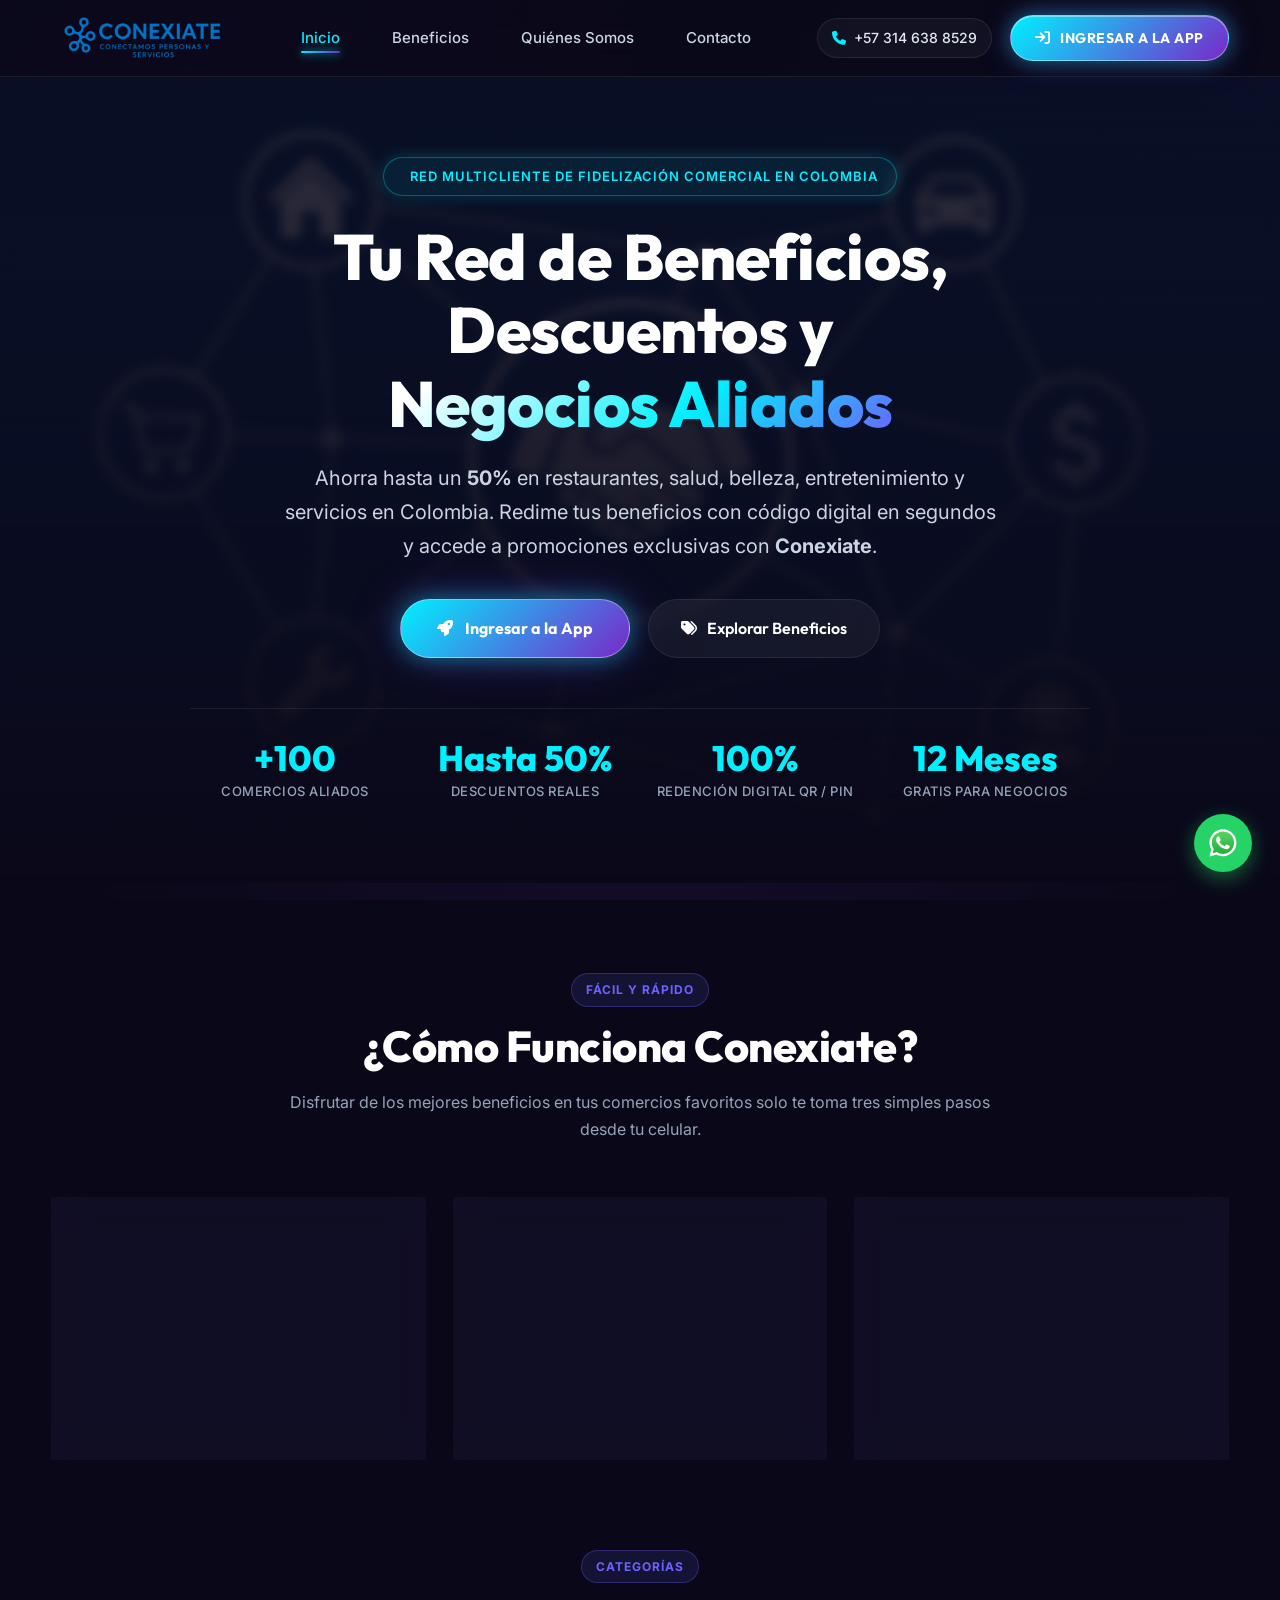
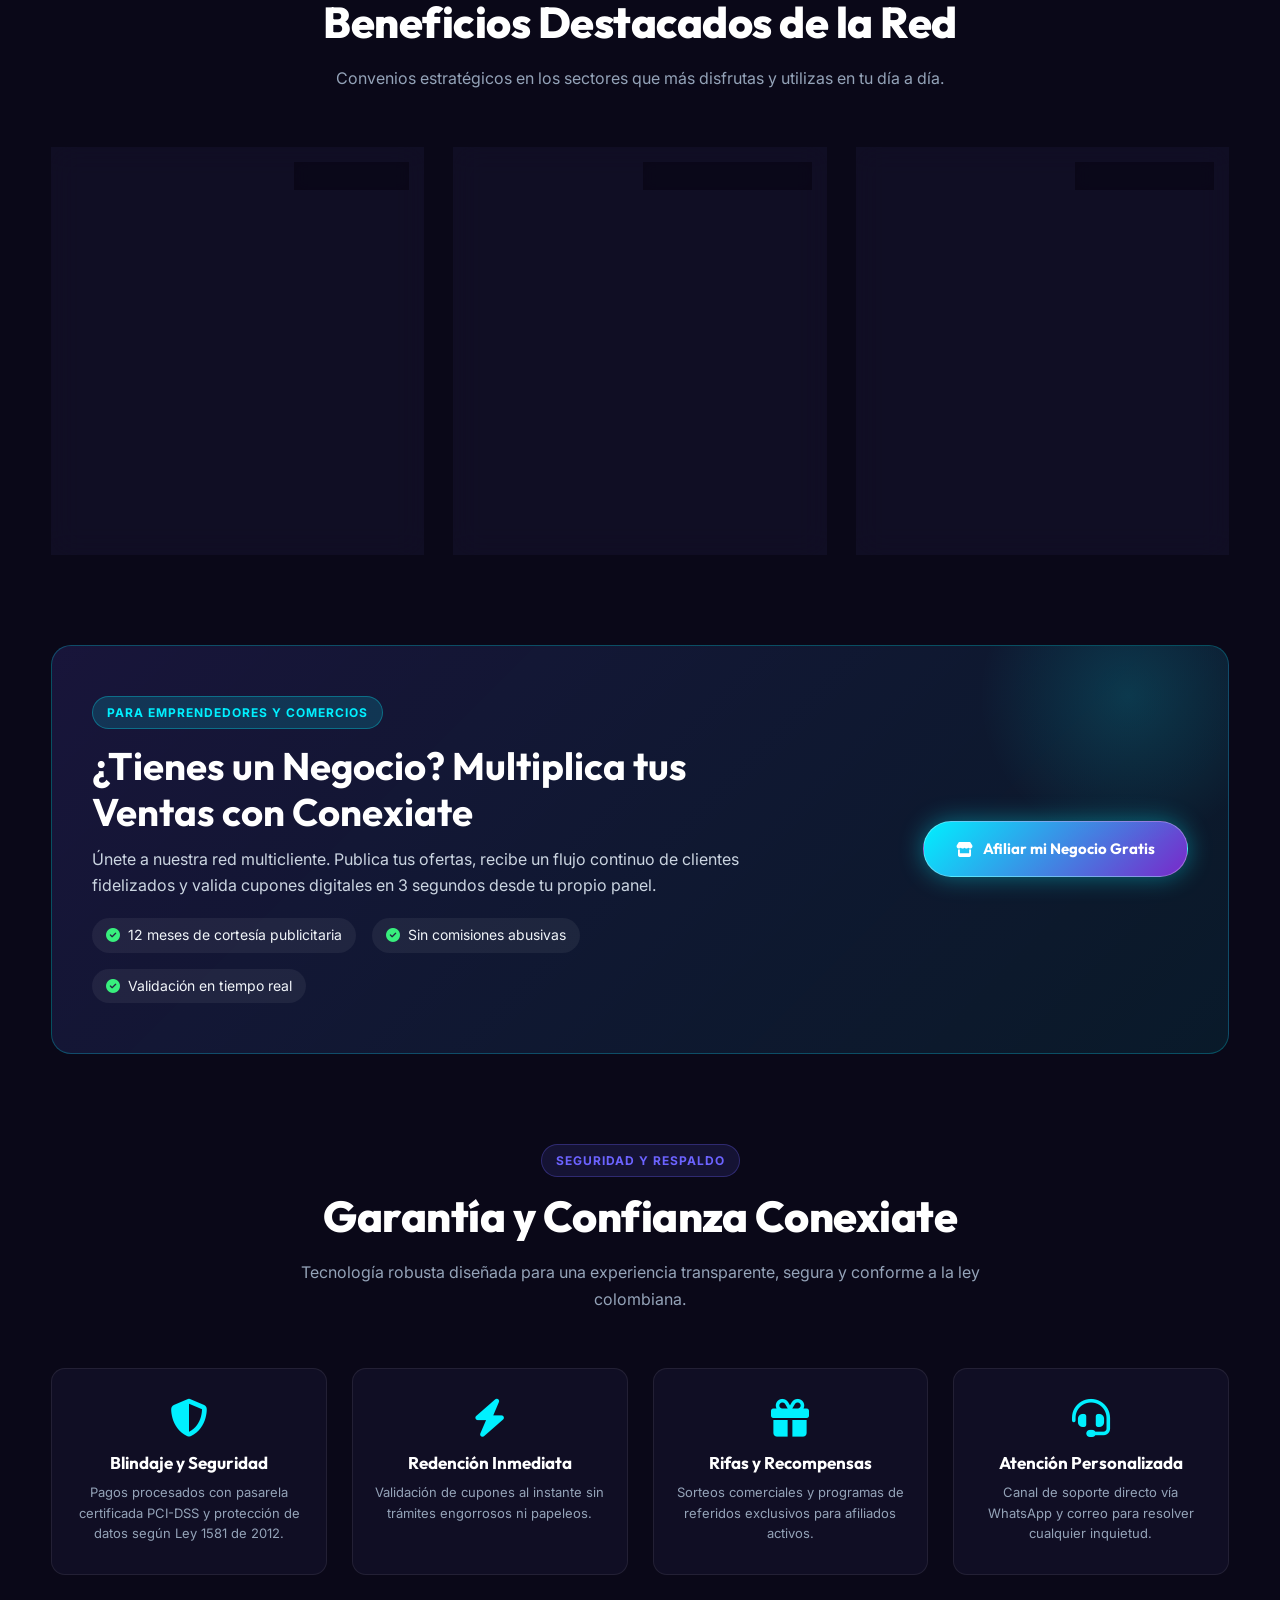
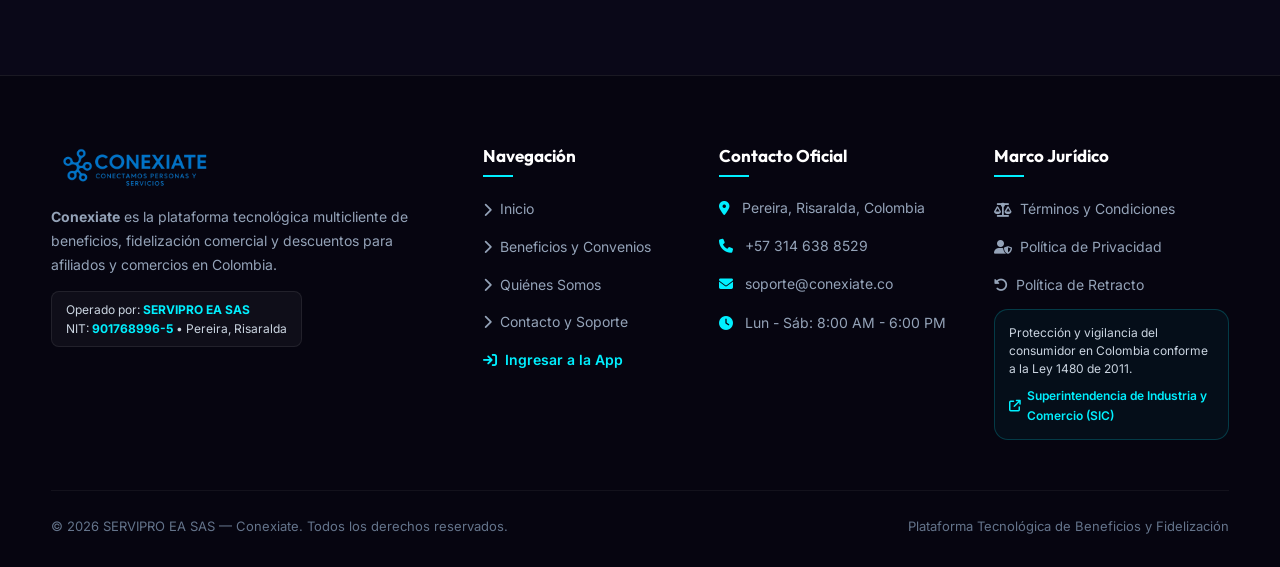
==== commit ee985a28: "fix(routing): point navigation to root /, add root favicon.ico, and configure nginx 301 redirect for" ====
--- a/index.html
+++ b/index.html
@@ -43,14 +43,14 @@
     <header class="header">
         <div class="header-container">
 
-            <a href="/principal" class="logo" title="Conexiate - Inicio">
+            <a href="/" class="logo" title="Conexiate - Inicio">
                 <img src="./img/logo-conexia-withouth-white.png" alt="Logo Conexiate">
             </a>
 
             <!-- NAVEGACIÓN PRINCIPAL -->
             <nav class="navbar" id="mainNavbar">
                 <ul>
-                    <li><a href="/principal" class="active">Inicio</a></li>
+                    <li><a href="/" class="active">Inicio</a></li>
                     <li><a href="/servicios">Beneficios</a></li>
                     <li><a href="/nosotros">Quiénes Somos</a></li>
                     <li><a href="/contacto">Contacto</a></li>
@@ -326,7 +326,7 @@
 
             <!-- Columna 1: Identidad Corporativa -->
             <div class="footer-col footer-about">
-                <a href="/principal" class="logo">
+                <a href="/" class="logo">
                     <img src="./img/logo-conexia-withouth-white.png" alt="Logo Conexiate" style="height: 44px;">
                 </a>
                 <p>
@@ -343,7 +343,7 @@
             <div class="footer-col">
                 <h4>Navegación</h4>
                 <ul class="footer-links">
-                    <li><a href="/principal"><i class="fa-solid fa-chevron-right"></i> Inicio</a></li>
+                    <li><a href="/"><i class="fa-solid fa-chevron-right"></i> Inicio</a></li>
                     <li><a href="/servicios"><i class="fa-solid fa-chevron-right"></i> Beneficios y Convenios</a></li>
                     <li><a href="/nosotros"><i class="fa-solid fa-chevron-right"></i> Quiénes Somos</a></li>
                     <li><a href="/contacto"><i class="fa-solid fa-chevron-right"></i> Contacto y Soporte</a></li>
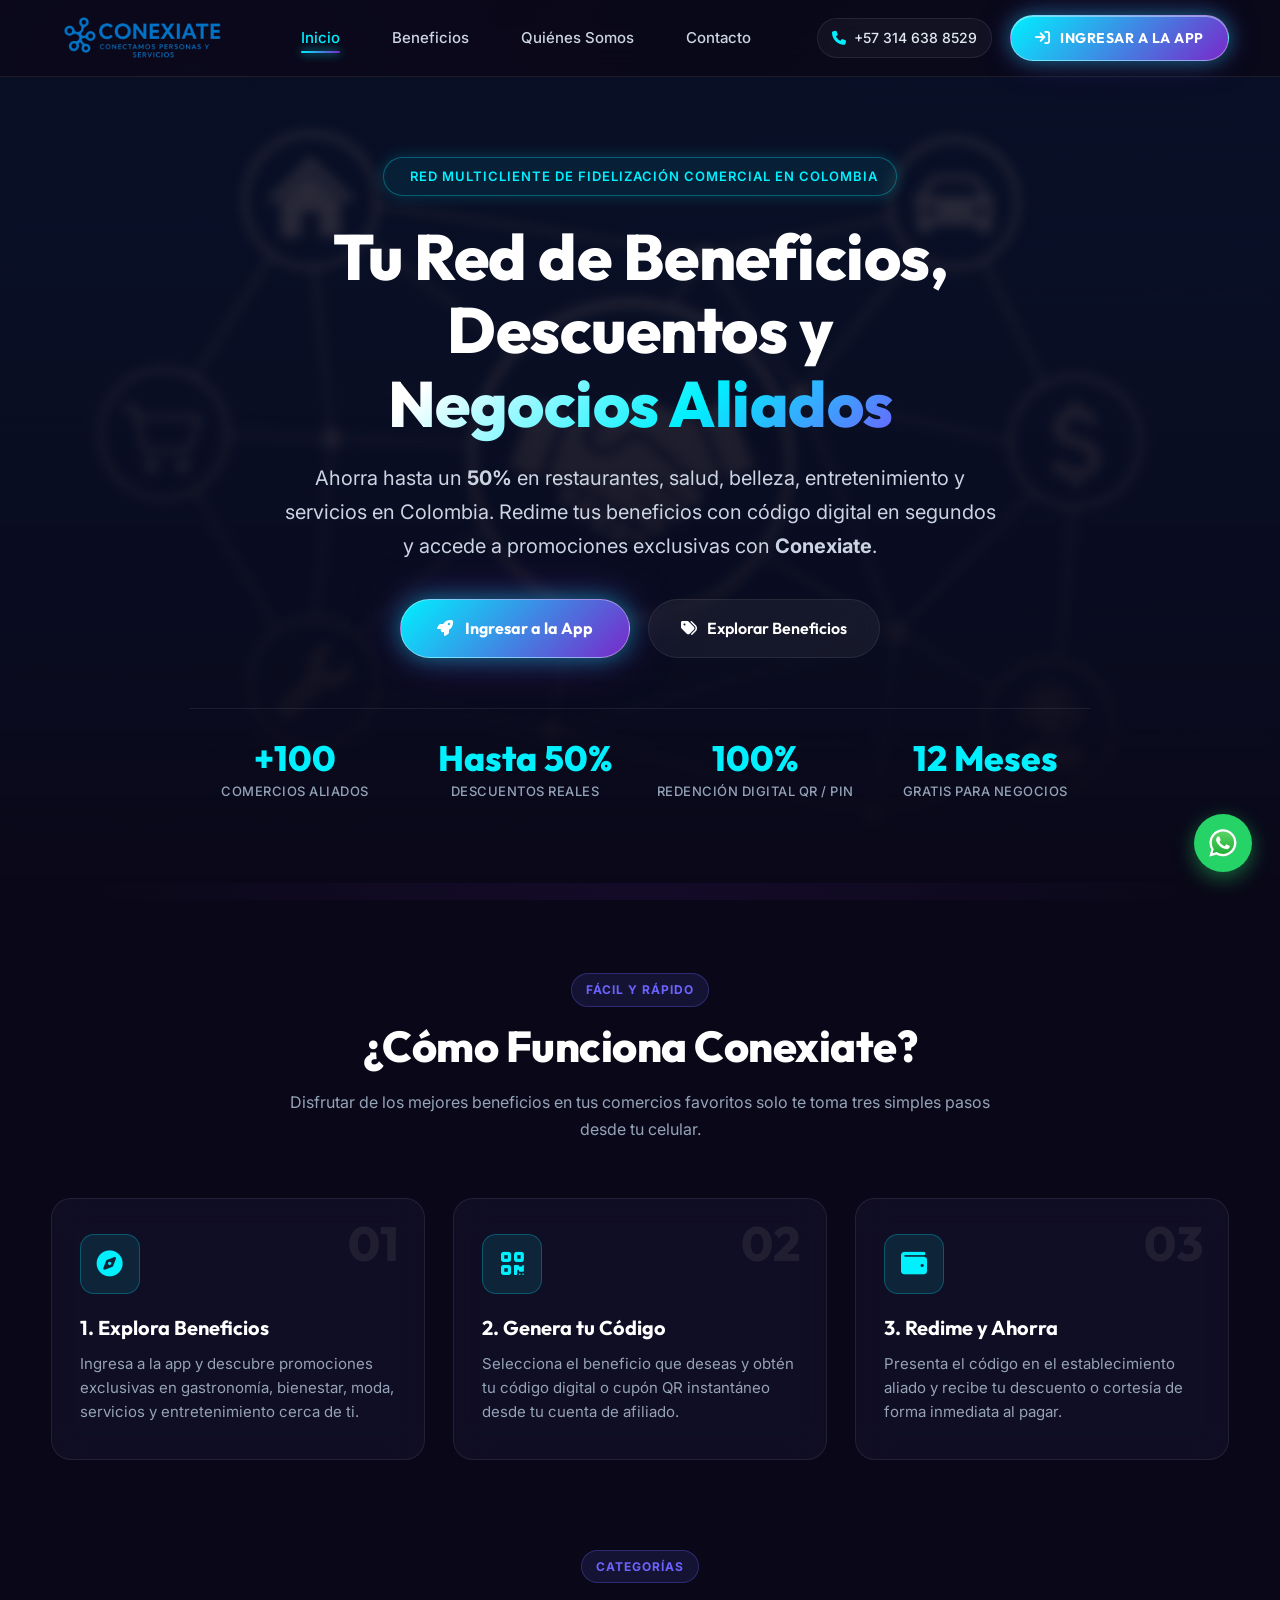
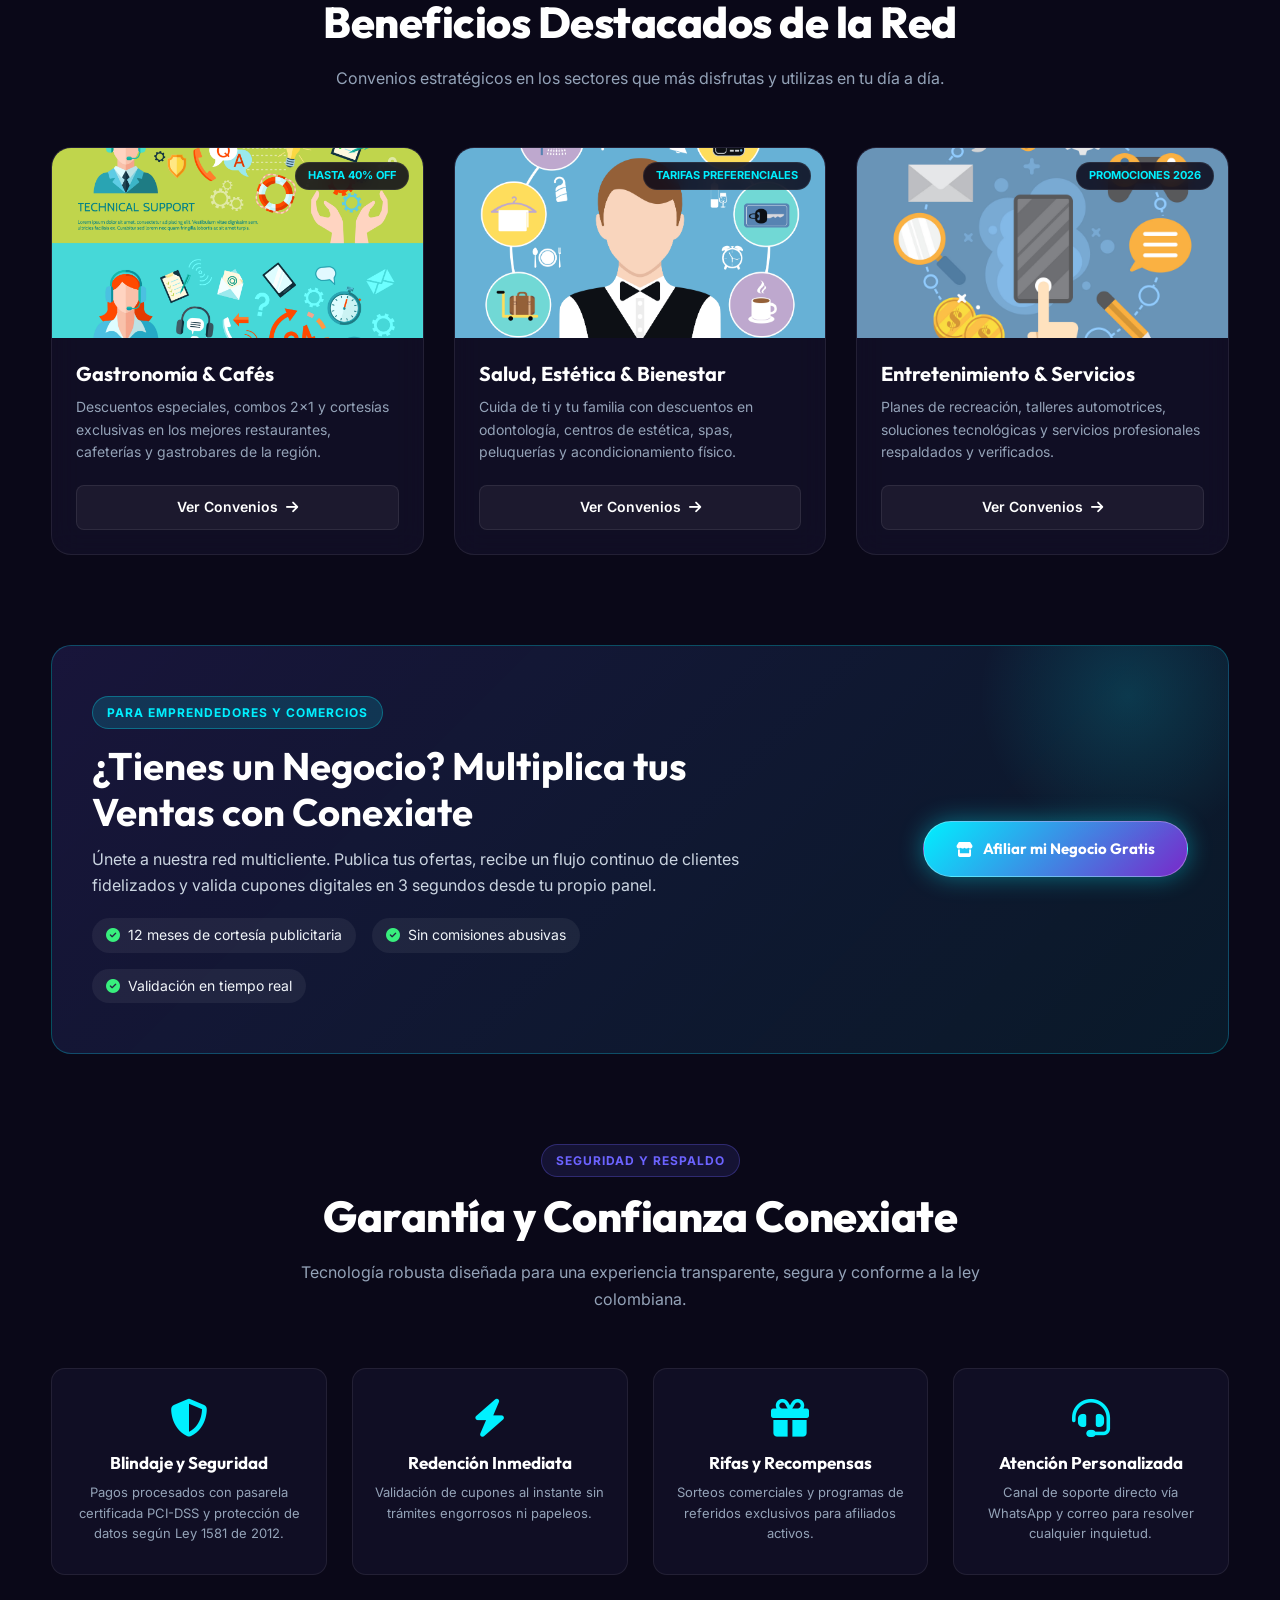
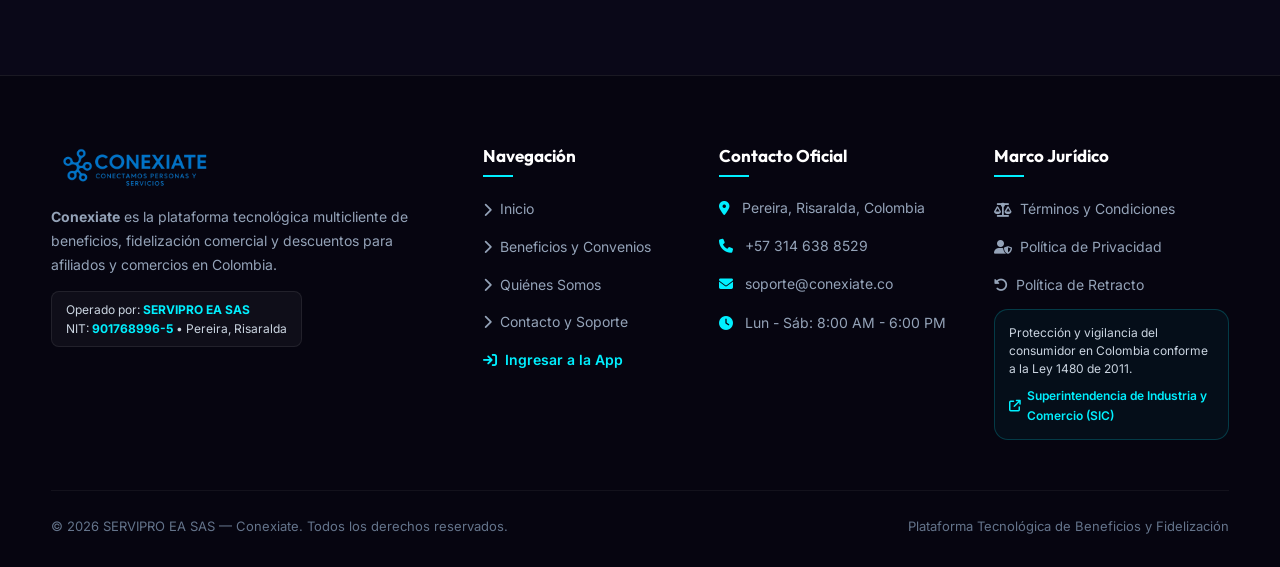
==== commit e034f6cd: "fix(css): remove base tag and link styles.css explicitly so styles work in local files and servers" ====
--- a/index.html
+++ b/index.html
@@ -2,7 +2,7 @@
 <html lang="es">
 
 <head>
-    <meta charset="UTF-8">
+        <meta charset="UTF-8">
     <meta name="viewport" content="width=device-width, initial-scale=1.0">
     <title>CONEXIATE | Red de Beneficios, Descuentos y Negocios Aliados en Colombia</title>
 
@@ -26,15 +26,15 @@
     <link rel="stylesheet" href="https://cdnjs.cloudflare.com/ajax/libs/font-awesome/6.5.0/css/all.min.css">
 
     <!-- Estilos CSS Modernos -->
-    <link rel="stylesheet" href="./css/styles.css">
+    <link rel="stylesheet" href="css/styles.css">
 
     <!-- Favicons -->
-    <link rel="icon" type="image/png" sizes="96x96" href="./iconos/favicon-96x96.png" />
-    <link rel="icon" type="image/svg+xml" href="./iconos/favicon.ico" />
-    <link rel="shortcut icon" href="./iconos/favicon.ico" />
-    <link rel="apple-touch-icon" sizes="180x180" href="./iconos/apple-touch-icon.png" />
+    <link rel="icon" type="image/png" sizes="96x96" href="iconos/favicon-96x96.png" />
+    <link rel="icon" type="image/svg+xml" href="iconos/favicon.ico" />
+    <link rel="shortcut icon" href="iconos/favicon.ico" />
+    <link rel="apple-touch-icon" sizes="180x180" href="iconos/apple-touch-icon.png" />
     <meta name="apple-mobile-web-app-title" content="Conexiate" />
-    <link rel="manifest" href="./iconos/site.webmanifest" />
+    <link rel="manifest" href="iconos/site.webmanifest" />
 </head>
 
 <body>
@@ -44,7 +44,7 @@
         <div class="header-container">
 
             <a href="/" class="logo" title="Conexiate - Inicio">
-                <img src="./img/logo-conexia-withouth-white.png" alt="Logo Conexiate">
+                <img src="img/logo-conexia-withouth-white.png" alt="Logo Conexiate">
             </a>
 
             <!-- NAVEGACIÓN PRINCIPAL -->
@@ -200,7 +200,7 @@
             <!-- Card 1: Gastronomía -->
             <div class="card">
                 <div class="card-img-wrapper">
-                    <img src="./img/service1.jpg" alt="Gastronomía y Restaurantes">
+                    <img src="img/service1.jpg" alt="Gastronomía y Restaurantes">
                     <span class="card-badge">Hasta 40% OFF</span>
                 </div>
                 <div class="card-body">
@@ -217,7 +217,7 @@
             <!-- Card 2: Salud y Belleza -->
             <div class="card">
                 <div class="card-img-wrapper">
-                    <img src="./img/service2.jpg" alt="Salud y Belleza">
+                    <img src="img/service2.jpg" alt="Salud y Belleza">
                     <span class="card-badge">Tarifas Preferenciales</span>
                 </div>
                 <div class="card-body">
@@ -234,7 +234,7 @@
             <!-- Card 3: Entretenimiento & Comercio -->
             <div class="card">
                 <div class="card-img-wrapper">
-                    <img src="./img/service3.jpg" alt="Comercio y Ocio">
+                    <img src="img/service3.jpg" alt="Comercio y Ocio">
                     <span class="card-badge">Promociones 2026</span>
                 </div>
                 <div class="card-body">
@@ -327,7 +327,7 @@
             <!-- Columna 1: Identidad Corporativa -->
             <div class="footer-col footer-about">
                 <a href="/" class="logo">
-                    <img src="./img/logo-conexia-withouth-white.png" alt="Logo Conexiate" style="height: 44px;">
+                    <img src="img/logo-conexia-withouth-white.png" alt="Logo Conexiate" style="height: 44px;">
                 </a>
                 <p>
                     <strong>Conexiate</strong> es la plataforma tecnológica multicliente de beneficios, fidelización
@@ -412,7 +412,7 @@
     <a href="https://wa.me/573146388529?text=Hola%20Conexiate,%20deseo%20m%C3%A1s%20informaci%C3%B3n%20sobre%20la%20plataforma%20y%20beneficios."
         class="whatsapp-float" target="_blank" title="Chatea con nosotros por WhatsApp"
         aria-label="WhatsApp Soporte Conexiate">
-        <img src="./img/WhatsApp.svg" alt="WhatsApp">
+        <img src="img/WhatsApp.svg" alt="WhatsApp">
     </a>
 
     <!-- ===== MODAL LEGAL INTERACTIVO (TÉRMINOS / HABEAS DATA / RETRACTO) ===== -->
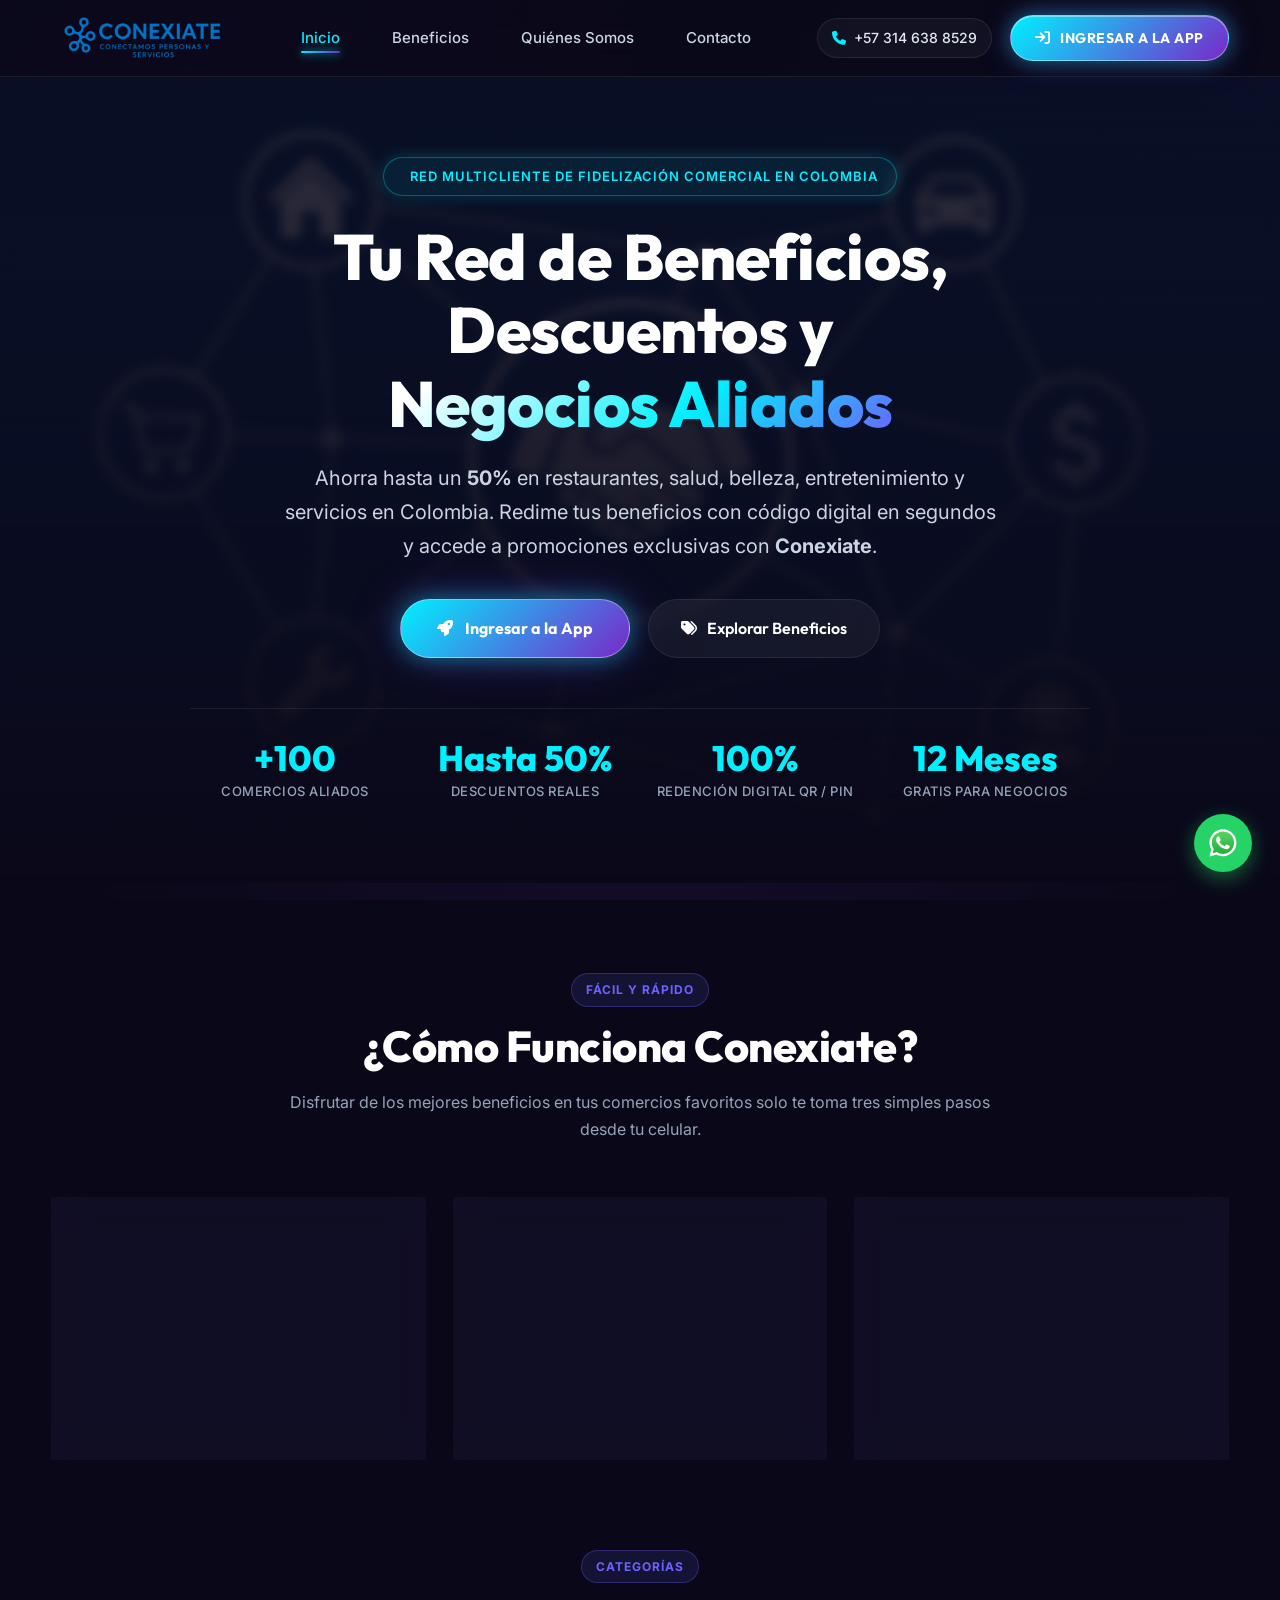
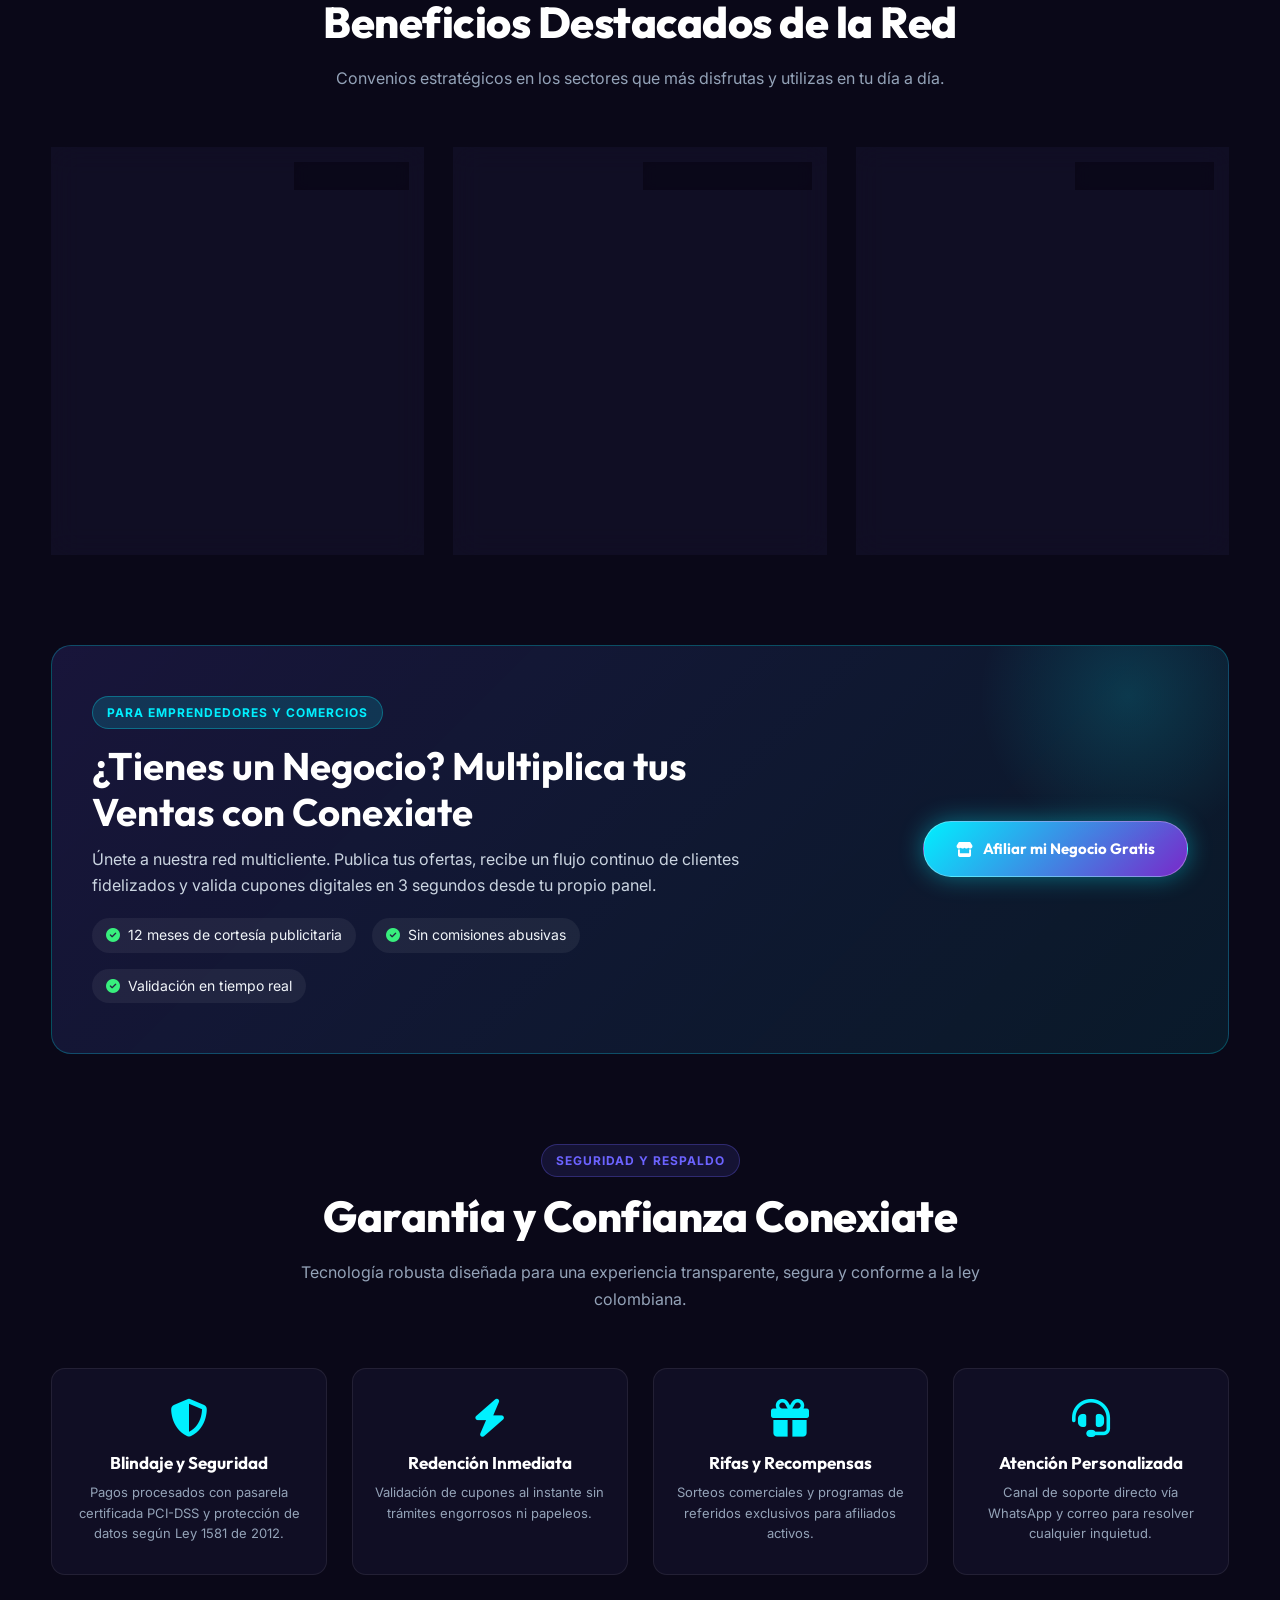
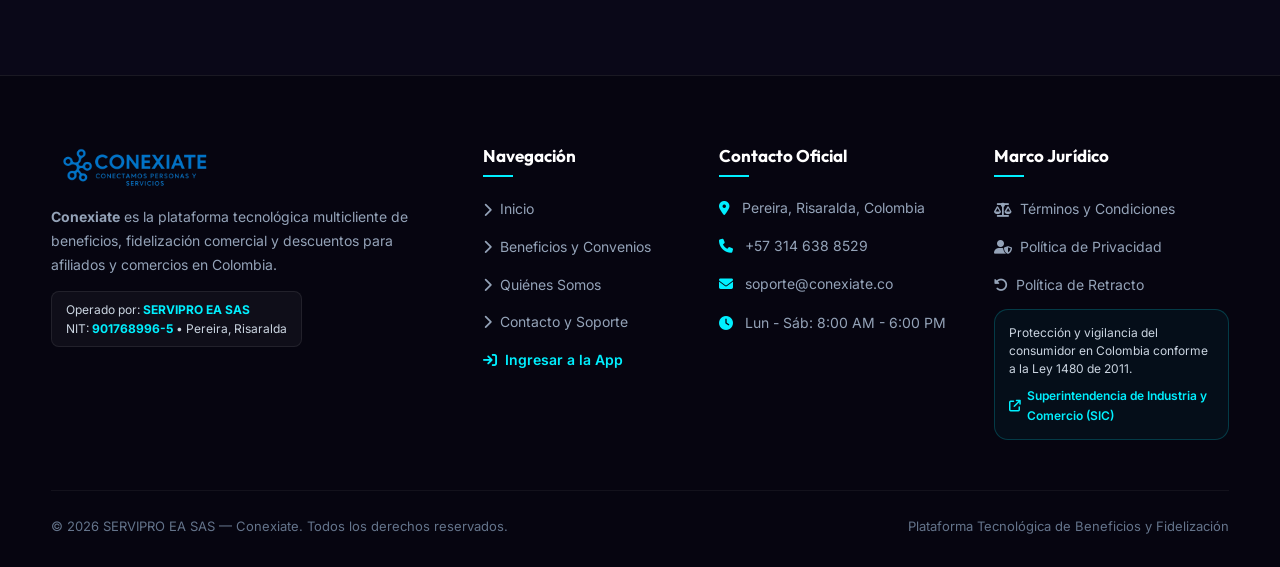
==== commit a6c380af: "fix(cache): add ?v=2.1 cache buster to force browsers to bypass old cpanel cached css and apply new " ====
--- a/index.html
+++ b/index.html
@@ -26,7 +26,7 @@
     <link rel="stylesheet" href="https://cdnjs.cloudflare.com/ajax/libs/font-awesome/6.5.0/css/all.min.css">
 
     <!-- Estilos CSS Modernos -->
-    <link rel="stylesheet" href="css/styles.css">
+    <link rel="stylesheet" href="css/styles.css?v=2.1">
 
     <!-- Favicons -->
     <link rel="icon" type="image/png" sizes="96x96" href="iconos/favicon-96x96.png" />
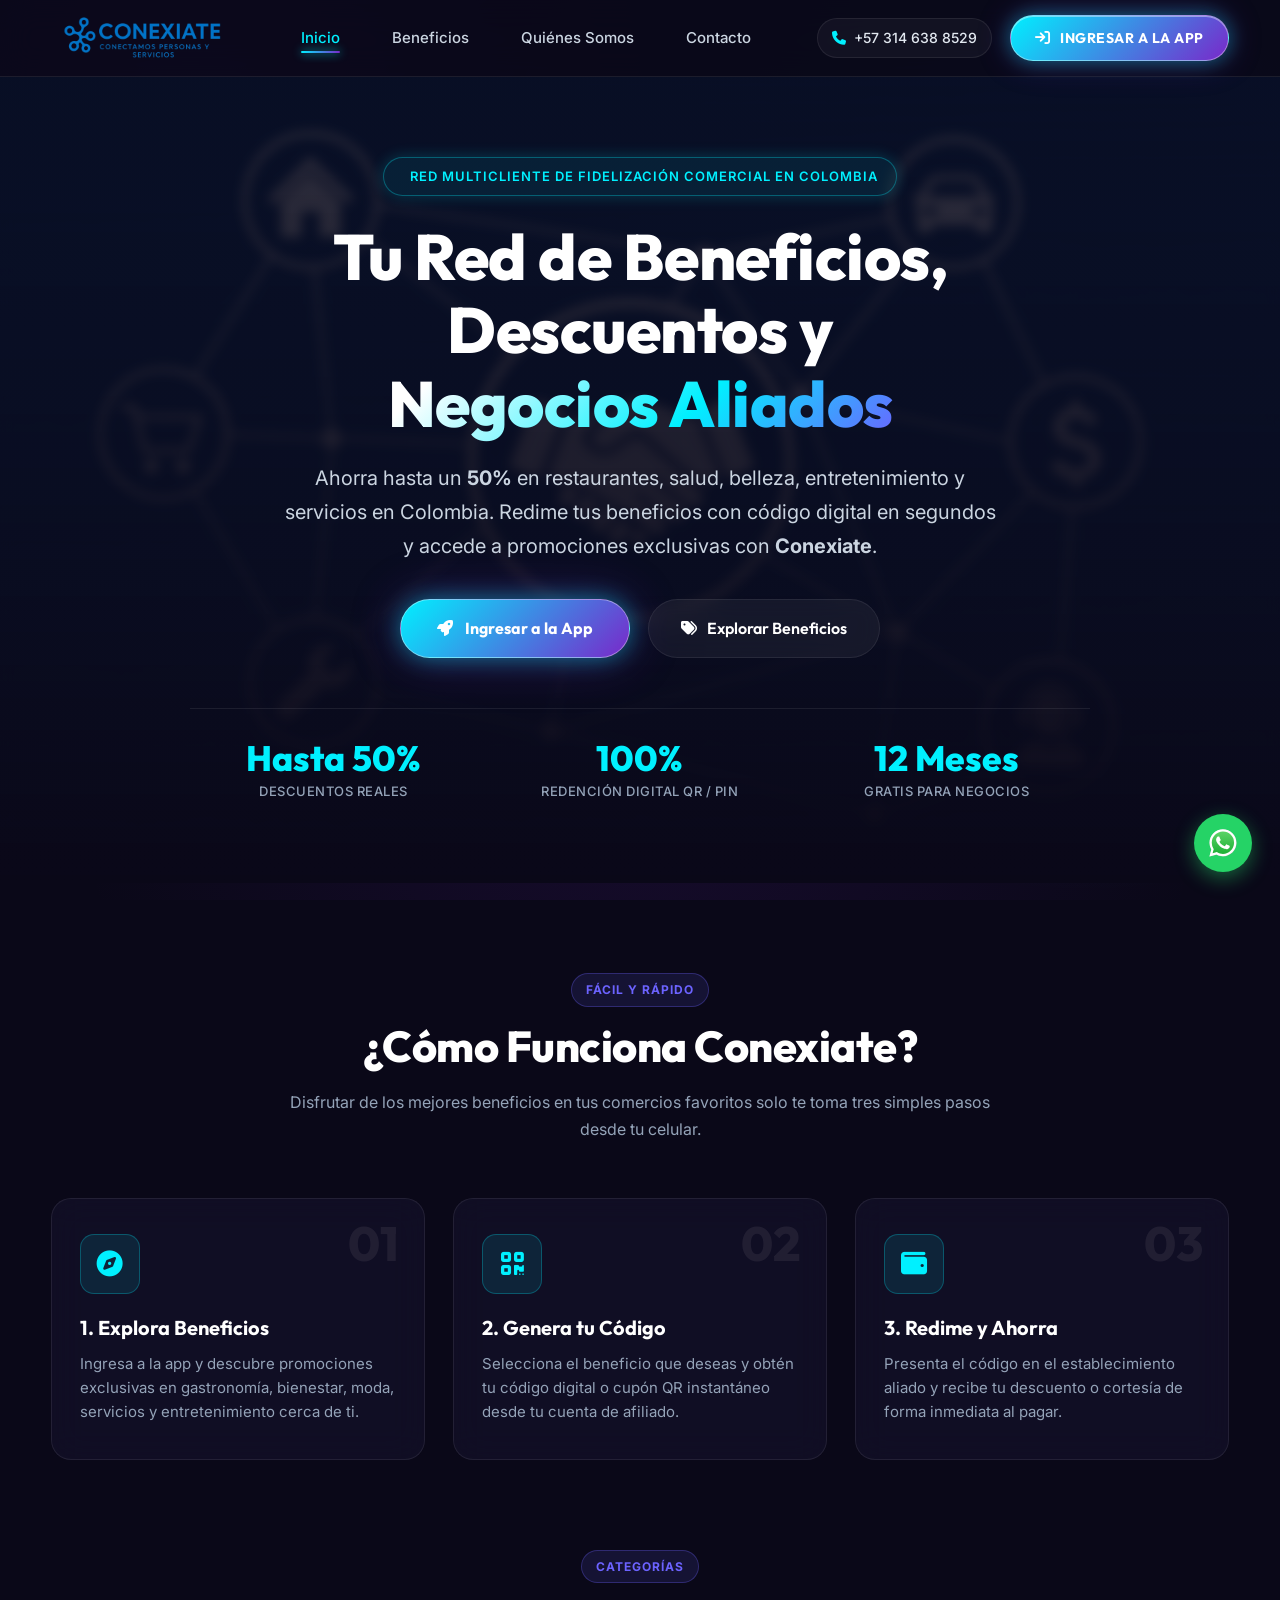
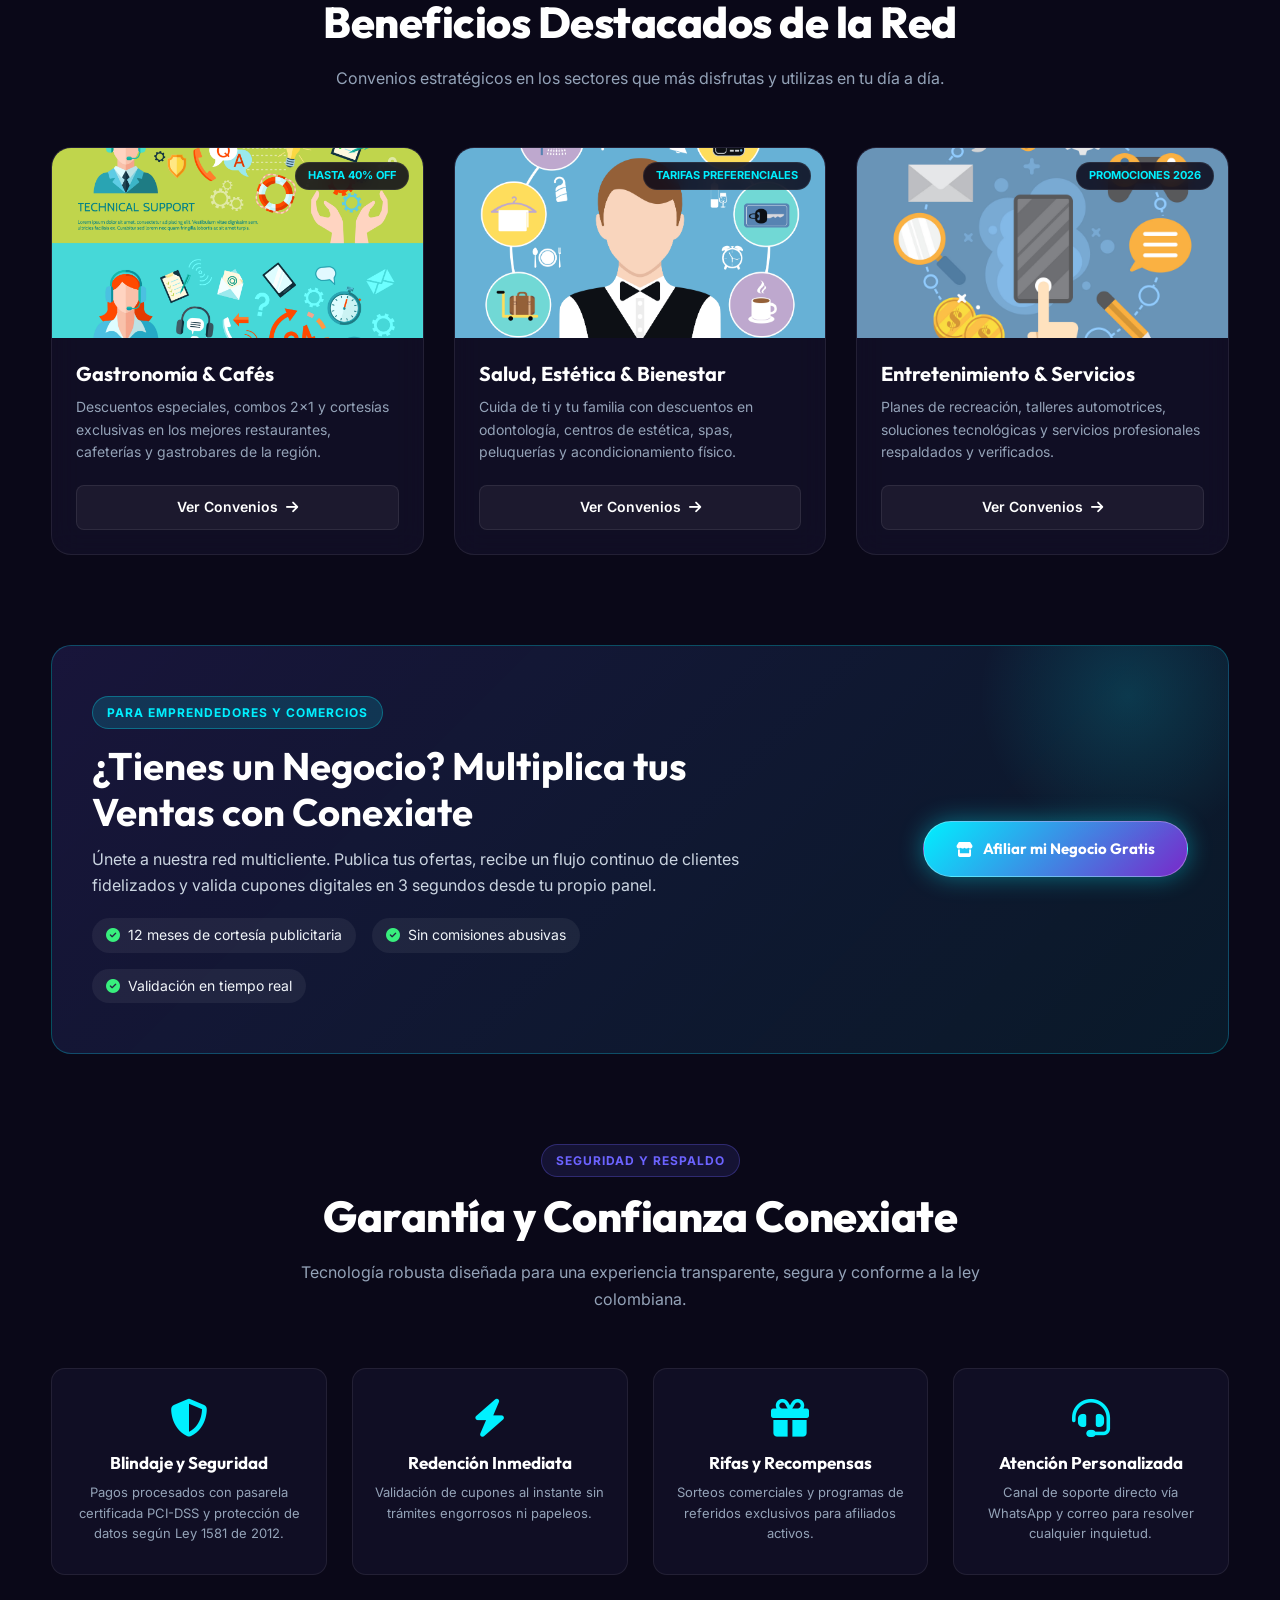
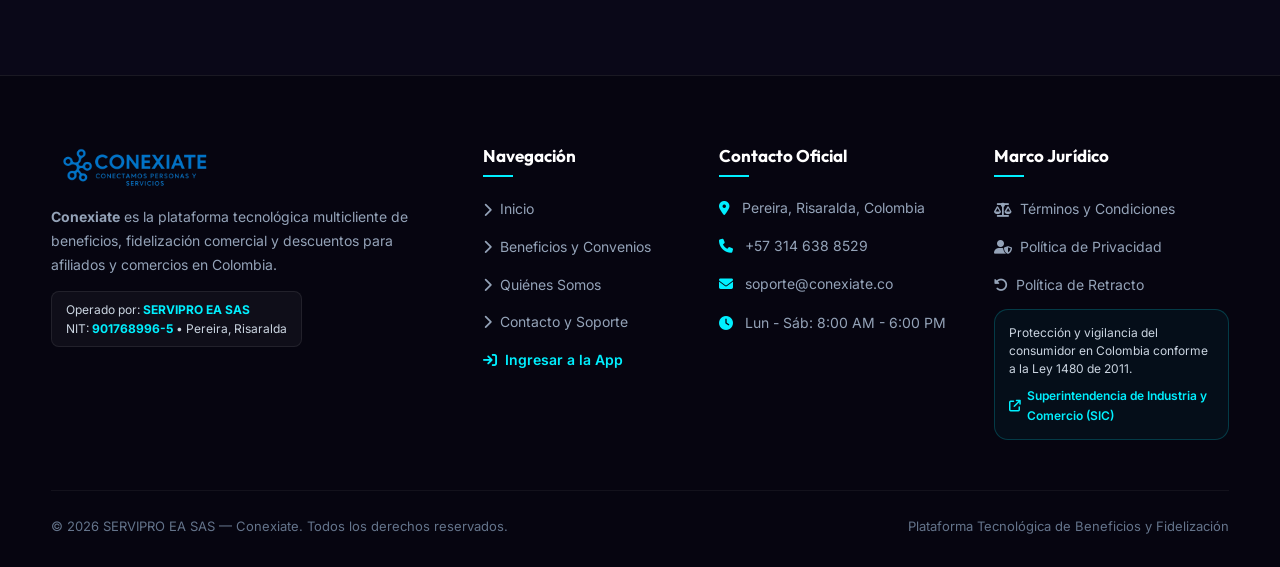
==== commit 521066ff: "fix(content): remove +100 Comercios Aliados stat as requested" ====
--- a/index.html
+++ b/index.html
@@ -124,10 +124,6 @@
 
             <!-- CONTADORES DE IMPACTO -->
             <div class="hero-stats">
-                <div class="stat-item">
-                    <span class="stat-number">+100</span>
-                    <span class="stat-label">Comercios Aliados</span>
-                </div>
                 <div class="stat-item">
                     <span class="stat-number">Hasta 50%</span>
                     <span class="stat-label">Descuentos Reales</span>
